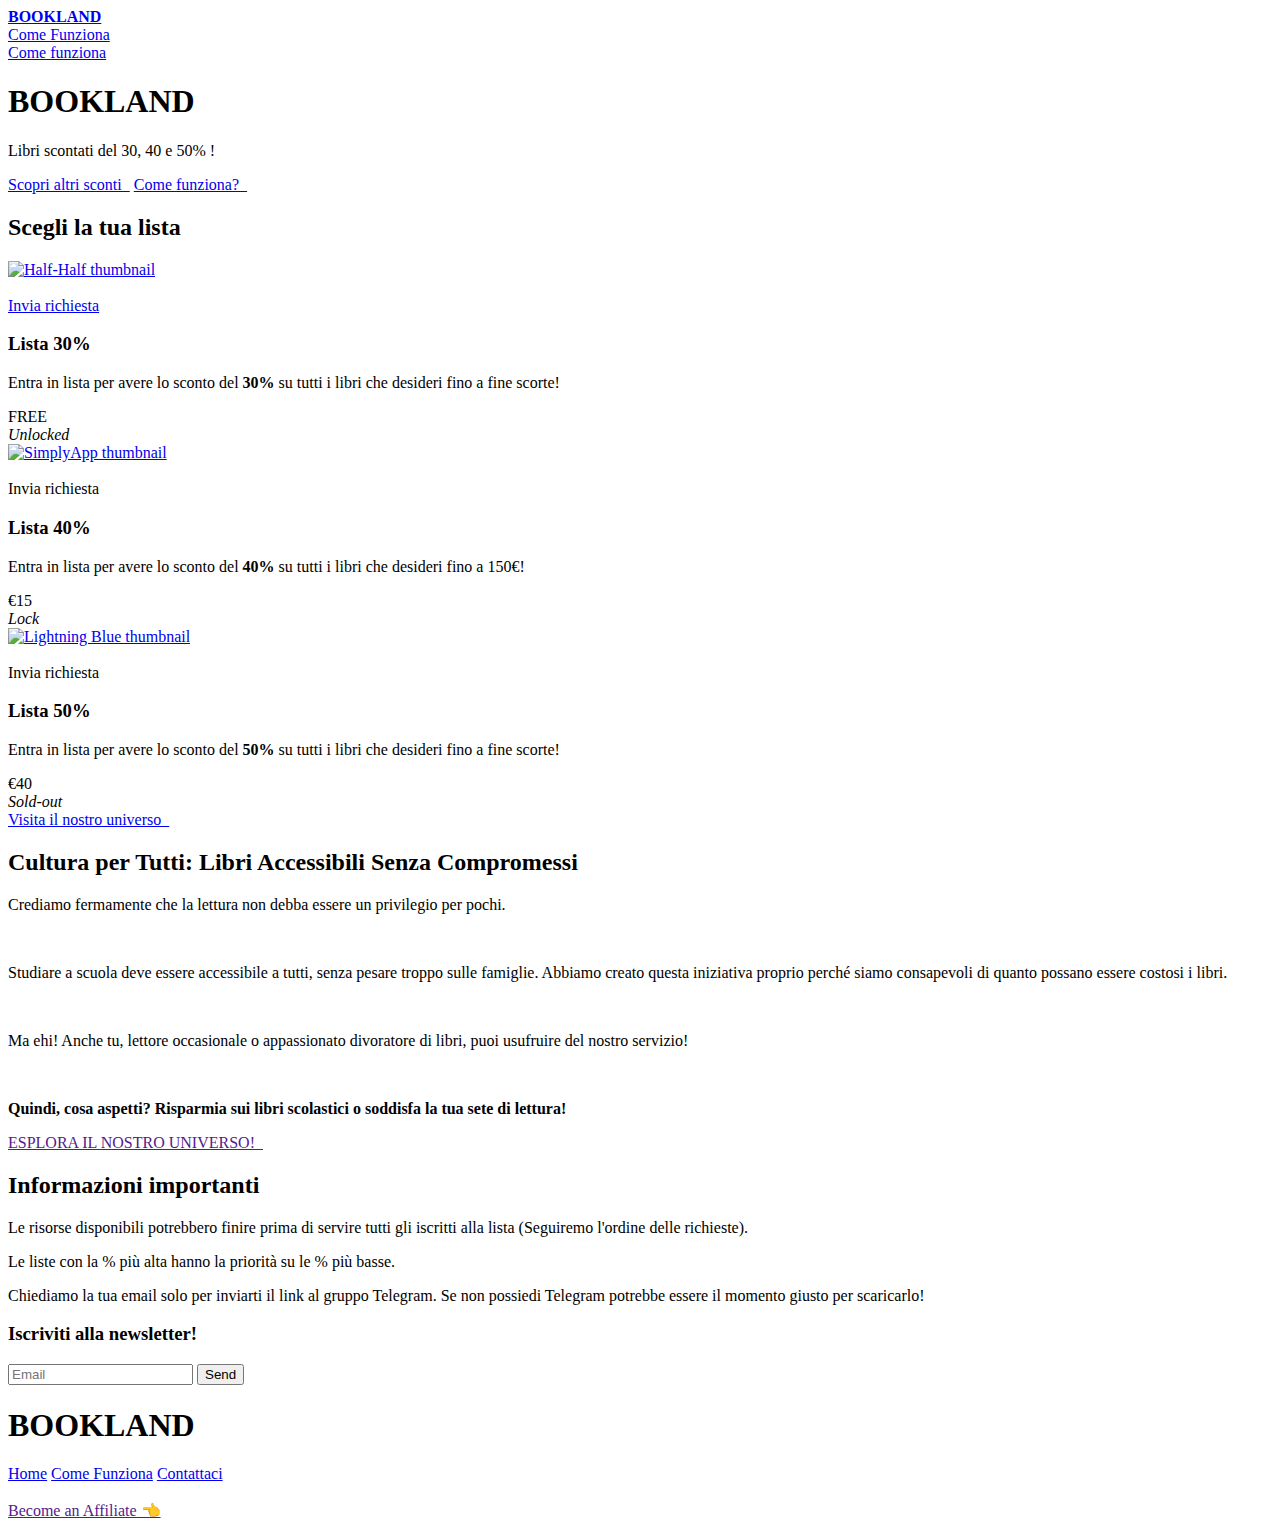
==== index.html @ acf287f5 "Add files via upload" ====
<!DOCTYPE html>
<html lang="en">

<head>
    <meta charset="UTF-8">
    <meta name="viewport" content="width=device-width, initial-scale=1.0, minimum-scale=1.0">

    <title>L'universo dei libri scontati fino al 50% | BOOKLAND</title>
    <meta name="description" content=" L'universo dei libri scontati fino al 50% ">

    <link rel="canonical" href="">
    <!-- <script type="text/javascript">window.$crisp=[];window.CRISP_WEBSITE_ID="0857caa2-d6ba-4b9f-af35-376bb1ab6350";(function(){d=document;s=d.createElement("script");s.src="https://client.crisp.chat/l.js";s.async=1;d.getElementsByTagName("head")[0].appendChild(s);})();</script> -->

    <link rel="apple-touch-icon" sizes="180x180" href="images/apple-touch-icon.png">
    <link rel="icon" type="image/png" sizes="32x32" href="images/favicon-32x32.png">
    <link rel="icon" type="image/png" sizes="16x16" href="images/favicon-16x16.png">
    <link rel="manifest" href="/site.webmanifest?v=ngJl4GXbK9">
    <link rel="mask-icon" href="images/safari-pinned-tab.svg" color="#ff0000">
    <link rel="shortcut icon" href="favicon.ico">
    <meta name="msapplication-TileColor" content="#ffc40d">
    <meta name="theme-color" content="#ffffff">


    <style>
        .stop-scroll {
            height: 100%;
            overflow: hidden
        }

        .mediabox-wrap {
            position: fixed;
            width: 100%;
            height: 100%;
            background-color: rgba(0, 0, 0, .8);
            top: 0;
            left: 0;
            opacity: 0;
            z-index: 999;
            -webkit-animation-duration: .5s;
            animation-duration: .5s;
            -webkit-animation-fill-mode: both;
            animation-fill-mode: both;
            -webkit-animation-name: mediabox;
            animation-name: mediabox
        }

        @-webkit-keyframes mediabox {
            0% {
                opacity: 0
            }

            100% {
                opacity: 1
            }
        }

        @keyframes mediabox {
            0% {
                opacity: 0
            }

            100% {
                opacity: 1
            }
        }

        .mediabox-content {
            max-width: 853px;
            display: block;
            margin: 0 auto;
            height: 100%;
            position: relative
        }

        .mediabox-content iframe {
            max-width: 100% !important;
            width: 100% !important;
            display: block !important;
            height: 480px !important;
            border: none !important;
            position: absolute;
            top: 0;
            bottom: 0;
            margin: auto 0
        }

        .mediabox-hide {
            -webkit-animation-duration: .5s;
            animation-duration: .5s;
            -webkit-animation-fill-mode: both;
            animation-fill-mode: both;
            -webkit-animation-name: mediaboxhide;
            animation-name: mediaboxhide
        }

        @-webkit-keyframes mediaboxhide {
            0% {
                opacity: 1
            }

            100% {
                opacity: 0
            }
        }

        @keyframes mediaboxhide {
            0% {
                opacity: 1
            }

            100% {
                opacity: 0
            }
        }

        .mediabox-close {
            position: absolute;
            top: 0;
            cursor: pointer;
            bottom: 528px;
            right: 0;
            margin: auto 0;
            width: 24px;
            height: 24px;
            background: url([data-uri]) no-repeat;
            background-size: 24px 24px
        }

        .mediabox-close:hover {
            opacity: .5
        }

        @media all and (max-width:768px) {
            .mediabox-content {
                max-width: 90%
            }
        }

        @media all and (max-width:600px) {
            .mediabox-content iframe {
                height: 320px !important
            }

            .mediabox-close {
                bottom: 362px
            }
        }

        @media all and (max-width:480px) {
            .mediabox-content iframe {
                height: 220px !important
            }

            .mediabox-close {
                bottom: 262px
            }
        }
    </style>

    <link rel="stylesheet" href="css/home.css">

    <link rel="stylesheet" href="css/all.min.css">
    <link href="css/aos.css" rel="stylesheet">

    <script>
        window.dataLayer = window.dataLayer || [];
        function gtag() { dataLayer.push(arguments); }
        gtag('js', new Date());
        gtag('config', 'UA-170261567-1');
    </script>

    <script type="application/ld+json">
        {
            "@context":"http://schema.org",
            "@type":"ItemList",
            "itemListElement":[
                {
                    "@type":"SiteNavigationElement",
                    "position":1,
                    "name": "Themes",
                    "description": "View BuildFaster's HTML themes and templates. Each can help you code your website faster.",
                    "url":"https://www.buildfaster.co/themes.html"
                },
                {
                    "@type":"SiteNavigationElement",
                    "position":2,
                    "name": "About",
                    "description": "Learn more about why BuildFaster's HTML themes and templates will help you code a website faster.",
                    "url":"https://www.buildfaster.co/about.html"
                },
                {
                    "@type":"SiteNavigationElement",
                    "position":3,
                    "name": "Contact",
                    "description": "Contact BuildFaster if you have any questions about our HTML themes and templates.",
                    "url":"https://www.buildfaster.co/contact.html"
                },
                {
                    "@type":"SiteNavigationElement",
                    "position":4,
                    "name": "Newsletter",
                    "description": "A weekly newsletter about web design, awesome resources, updates on new theme releases, and great discounts!",
                    "url":"https://buildfaster.substack.com/"
                }
            ]
        }
    </script>
</head>

<body role="main">
    <div class="all">
        <div class="nav-bg"></div>
        <div class="nav">
            <div class="nav-left">
                <div class="nav-link nav-logo">
                    <!--
                    <a href="index.html">
                        <img src="images/buildfaster-text.jpg" alt="BuildFaster.co logo" height="100%">
                    </a>
                    -->
                </div>
                <div class="nav-links">
                    <div class="nav-link nav-reg-link">
                        <a href="#" class="ciao">
                            <b><i class="fas fa-book"></i> BOOKLAND</b></a>
                    </div>
                    <div class="nav-link nav-reg-link">
                        <a href="about.html"><i class="fas fa-info-circle"></i> Come Funziona</a>
                    </div>
                </div>
            </div>
            <div class="nav-btn">
                <i class="fas fa-bars"></i>
            </div>
            <div class="nav-right">
                <!-- <div class="nav-link nav-watcha">
                <a href="https://fiddy.co/buildfaster.co?ref=fifty-badge" rel="noopener noreferrer" target="_blank"><img src="https://us-central1-fiftychar.cloudfunctions.net/badge?id=Bf3pyR89WVfiNfulJmlZ&score=all-time&mode=light" alt="BuildFaster - HTML themes made easy as pie. | Fifty Embed" height="50px"/></a>
            </div> -->
            </div>
            <div class="nav-links-mob">
                <div class="nav-link nav-reg-link">
                    <a href="about.html"><i class="fas fa-info-circle"></i> Come funziona</a>
                </div>
                <!-- <div class="nav-link nav-reg-link">
                <a href="https://fiddy.co/buildfaster.co?ref=fifty-badge" rel="noopener noreferrer" target="_blank"><img src="https://us-central1-fiftychar.cloudfunctions.net/badge?id=Bf3pyR89WVfiNfulJmlZ&score=all-time&mode=light" alt="BuildFaster - HTML themes made easy as pie. | Fifty Embed" height="50px"/></a>
            </div> -->
            </div>
        </div>
        <div class="content">
            <div class="hero">
                <div class="hero-inner">
                    <div class="hero-text">
                        <div class="hero-title">
                            <h1><i class="fas fa-book"></i> BOOKLAND</h1>
                        </div>

                        <div class="hero-para">
                            <p>
                                Libri <span style="white-space: nowrap;">scontati del 30, 40 e 50% !</span>
                            </p>
                        </div>
                        <div class="hero-cta">
                            <a href="#">Scopri altri sconti &nbsp;<i class="fas fa-lock"></i></a>
                            <!--fa-arrow-right-->
                            <a href="about.html">Come funziona?
                                &nbsp;<i class="fas fa-info-circle"></i></a>
                        </div>
                    </div>
                    <!---->
                    <div class="hero-image">

                    </div>

                </div>
            </div>
            <div class="main-content">
                <div class="themes-section">
                    <div class="themes-title">
                        <h2>Scegli la tua lista</h2>
                    </div>
                    <div class="themes-deco">
                        <div class="themes-deco4"></div>
                        <div class="themes-deco5"></div>
                    </div>
                    <div class="themes-grid">
                        <div class="themes-grid-item themes-item-ss">
                            <a href="./productinfo/half_half.html" aria-label="Half-Half Theme">
                            </a>
                            <div class="themes-item-img"><a href="./productinfo/half_half.html"
                                    aria-label="Half-Half Theme">
                                    <img src="images/30%.png" alt="Half-Half thumbnail">
                                </a><a href="/productinfo/half_half.html">
                                </a>
                                <div class="themes-hov"><a href="https://forms.gle/JhnD4BDaM2SKz6Fc7">
                                        <div class="themes-hov-item">
                                            <i class="fas fa-rocket"></i>
                                            <br>
                                            Invia richiesta
                                        </div>
                                    </a>
                                </div>

                            </div>

                            <div class="themes-item-title">
                                <h3>Lista 30%</h3>
                            </div>
                            <div class="themes-item-para">
                                <p>
                                    Entra in lista per avere lo sconto del <b>30%</b> su tutti i libri che desideri fino
                                    a fine scorte!
                                </p>
                            </div>
                            <div class="themes-item-bottom">
                                <div class="themes-price">FREE</div>
                                <div class="themes-info">
                                    <i class="fas fa-unlock-alt"> Unlocked</i>
                                </div>
                            </div>
                        </div>

                        <div class="themes-grid-item themes-item-lb">
                            <a href="./productinfo/simplyapp.html" aria-label="SimplyApp Theme">
                            </a>
                            <div class="themes-item-img"><a href="./productinfo/simplyapp.html"
                                    aria-label="SimplyApp Theme">
                                    <img src="images/40%.png" alt="SimplyApp thumbnail">
                                </a><a href="/productinfo/simplyapp.html">
                                </a>
                                <div class="themes-hov"><!--<a href="">-->
                                        <div class="themes-hov-item">
                                            <i class="fas fa-rocket"></i>
                                            <br>
                                            Invia richiesta
                                        </div>
                                    <!--</a>-->
                                </div>

                            </div>


                            <div class="themes-item-title">
                                <h3>Lista 40%</h3>
                            </div>
                            <div class="themes-item-para">
                                <p>
                                    Entra in lista per avere lo sconto del <b>40%</b> su tutti i libri che desideri fino
                                    a 150€!
                                </p>
                            </div>
                            <div class="themes-item-bottom">
                                <div class="themes-price">€15</div>
                                <div class="themes-info">
                                    <i class="fas fa-lock"> Lock</i>
                                </div>
                            </div>
                        </div>

                        <div class="themes-grid-item themes-item-lb">
                            <a href="./productinfo/lightning_blue.html" aria-label="Lightning Blue Theme">
                            </a>
                            <div class="themes-item-img"><a href="./productinfo/lightning_blue.html"
                                    aria-label="Lightning Blue Theme">
                                    <img src="images/50%.png" alt="Lightning Blue thumbnail">
                                </a><a href="/productinfo/lightning_blue.html">
                                </a>
                                <div class="themes-hov"><!--<a href="" aria-disabled="false">-->
                                        <div class="themes-hov-item">
                                            <i class="fas fa-rocket"></i>
                                            <br>
                                            Invia richiesta
                                        </div>
                                    <!--</a>-->
                                </div>

                            </div>

                            <div class="themes-item-title">
                                <h3>Lista 50%</h3>
                            </div>
                            <div class="themes-item-para">
                                <p>
                                    Entra in lista per avere lo sconto del <b>50%</b> su tutti i libri che desideri fino
                                    a fine scorte!
                                </p>
                            </div>
                            <div class="themes-item-bottom">
                                <div class="themes-price">€40</div>
                                <div class="themes-info">
                                    <i class="fas fa-window-close"> Sold-out</i>
                                </div>
                            </div>
                        </div>
                    </div>
                    <div class="themes-cta">
                        <a href="#">Visita il nostro universo &nbsp;<i class="fas fa-lock"></i></a>
                    </div>
                </div>
                <div class="why-section">
                    <div class="why-text">
                        <div class="why-title">
                            <h2>
                                Cultura per Tutti: Libri Accessibili Senza Compromessi
                            </h2>
                        </div>
                        <div class="why-para">
                            <p>

                                Crediamo fermamente che la lettura non debba essere un privilegio per pochi.
                            </p>
                            <br>
                            <p>
                                Studiare a scuola deve essere accessibile a tutti, senza pesare troppo sulle famiglie. Abbiamo creato questa iniziativa proprio perché siamo consapevoli di quanto possano essere costosi i libri.
                            </p>
                            <br>
                            <p>
                                Ma ehi! Anche tu, lettore occasionale o appassionato divoratore di libri, puoi usufruire del nostro servizio!
                            </p>
                            <br>
                            <p>
                                <b>Quindi, cosa aspetti? Risparmia sui libri scolastici o soddisfa la tua sete di lettura!</b>
                            </p>
                        </div>
                        <div class="why-cta">
                            <a href="">ESPLORA IL NOSTRO UNIVERSO! &nbsp;<i class="fas fa-arrow-right"></i></a>
                        </div>
                    </div>
                </div>
                <div class="testimonial-section">
                    <div class="testimonial-title">
                        <h2>Informazioni importanti</h2>
                    </div>
                    <div class="testimonial-inner">
                        <div class="testimonial-group">
                            <div class="testimonial-img" style="background-image: url(images/num3.png)">

                            </div>
                            <div class="testimonial-flex">
                                <div class="testimonial-quote">
                                    <p>
                                        Le risorse disponibili potrebbero finire prima di servire tutti gli iscritti alla lista (Seguiremo l'ordine delle richieste).
                                    </p>
                                </div>
                            </div>
                        </div>
                        <div class="testimonial-group">
                            <div class="testimonial-img" style="background-image: url(images/num1.png)">

                            </div>
                            <div class="testimonial-flex">
                                <div class="testimonial-quote">
                                    <p>
                                        Le liste con la % più alta hanno la priorità su le % più basse.
                                    </p>
                                </div>
                            </div>
                        </div>
                        <div class="testimonial-group">
                            <div class="testimonial-img" style="background-image: url(images/num2.png)">

                            </div>
                            <div class="testimonial-flex">
                                <div class="testimonial-quote">
                                    <p>
                                        Chiediamo la tua email solo per inviarti il link al gruppo Telegram. Se non possiedi Telegram potrebbe essere il momento giusto per scaricarlo!
                                    </p>
                                </div>
                            </div>
                        </div>
                    </div>
                </div>
                <div class="newsletter-section" data-aos="fade-up">
                    <div class="newsletter-flex">
                        <div class="newsletter-text">
                            <h3>
                                Iscriviti alla newsletter!
                            </h3>
                        </div>
                        <div class="newsletter-sign">
                            <form name="emailsignup" netlify="">
                                <input type="email" name="email" placeholder="Email">
                                <button type="submit">Send</button>
                            </form>
                        </div>
                    </div>
                </div>
                <div class="extra">
                    <div class="extra-inner">
                        <div class="extra-deco4"></div>
                    </div>
                </div>
                <div class="footer-section">
                    <div class="footer-text">
                        <div class="footer-logo">
                            <h1><i class="fas fa-book"></i> BOOKLAND</h1>
                        </div>
                        <div class="footer-links">
                            <a href="index.html">Home</a>
                            <a href="about.html">Come Funziona</a>
                            <a href="https://forms.gle/hbrTBd4BtfafErqJA">Contattaci</a>
                        </div>
                        <br>
                        <div class="footer-links">
                            <a class="footer-aff" href=""
                                rel="noopener noreferrer nofollow" target="_blank">Become an Affiliate 👈</a>
                        </div>
                    </div>
                </div>
            </div>
        </div>
    </div>
    <script src="js/nav.js"></script>
    <!-- <script async defer src="https://cdn.boei.help/hello.js"></script> -->
    <!-- <script src="//code.tidio.co/lziy0u6o2kroqapm1xk9v9twuhjorgxs.js" async></script> -->
    <script src="js/gumroad.js"></script>
    <script src="js/aos.js"></script>
    <script>
        !function (root, factory) { "use strict"; "function" == typeof define && define.amd ? define([], factory) : "object" == typeof exports ? module.exports = factory() : root.MediaBox = factory() }(this, (function () { "use strict"; var MediaBox = function (element, params) { var default_params = { autoplay: "1" }, params = params || 0; return this && this instanceof MediaBox ? !!element && (this.params = Object.assign(default_params, params), this.selector = element instanceof NodeList ? element : document.querySelectorAll(element), this.root = document.querySelector("body"), void this.run()) : new MediaBox(element, params) }; return MediaBox.prototype = { run: function () { Array.prototype.forEach.call(this.selector, function (el) { el.addEventListener("click", function (e) { e.preventDefault(); var link = this.parseUrl(el.getAttribute("href")); this.render(link), this.events() }.bind(this), !1) }.bind(this)), this.root.addEventListener("keyup", function (e) { 27 === (e.keyCode || e.which) && this.close(this.root.querySelector(".mediabox-wrap")) }.bind(this), !1) }, template: function (s, d) { var p; for (p in d) d.hasOwnProperty(p) && (s = s.replace(new RegExp("{" + p + "}", "g"), d[p])); return s }, parseUrl: function (url) { var service = {}, matches; return (matches = url.match(/^.*(youtu.be\/|v\/|u\/\w\/|embed\/|watch\?v=)([^#\&\?]*).*/)) ? (service.provider = "youtube", service.id = matches[2]) : (matches = url.match(/https?:\/\/(?:www\.)?vimeo.com\/(?:channels\/|groups\/([^\/]*)\/videos\/|album\/(\d+)\/video\/|)(\d+)(?:$|\/|\?)/)) ? (service.provider = "vimeo", service.id = matches[3]) : (service.provider = "Unknown", service.id = ""), service }, render: function (service) { var embedLink, lightbox, urlParams; if ("youtube" === service.provider) embedLink = "https://www.youtube.com/embed/" + service.id; else { if ("vimeo" !== service.provider) throw new Error("Invalid video URL"); embedLink = "https://player.vimeo.com/video/" + service.id } urlParams = this.serialize(this.params), lightbox = this.template('<div class="mediabox-wrap" role="dialog" aria-hidden="false"><div class="mediabox-content" role="document" tabindex="0"><span id="mediabox-esc" class="mediabox-close" aria-label="close" tabindex="1"></span><iframe src="{embed}{params}" frameborder="0" allowfullscreen></iframe></div></div>', { embed: embedLink, params: urlParams }), this.lastFocusElement = document.activeElement, this.root.insertAdjacentHTML("beforeend", lightbox), document.body.classList.add("stop-scroll") }, events: function () { var wrapper = document.querySelector(".mediabox-wrap"), content = document.querySelector(".mediabox-content"); wrapper.addEventListener("click", function (e) { (e.target && "SPAN" === e.target.nodeName && "mediabox-close" === e.target.className || "DIV" === e.target.nodeName && "mediabox-wrap" === e.target.className || "mediabox-content" === e.target.className && "IFRAME" !== e.target.nodeName) && this.close(wrapper) }.bind(this), !1), document.addEventListener("focus", (function (e) { content && !content.contains(e.target) && (e.stopPropagation(), content.focus()) }), !0), content.addEventListener("keypress", function (e) { 13 === e.keyCode && this.close(wrapper) }.bind(this), !1) }, close: function (el) { if (null === el) return !0; var timer = null; timer && clearTimeout(timer), el.classList.add("mediabox-hide"), timer = setTimeout(function () { var el = document.querySelector(".mediabox-wrap"); null !== el && (document.body.classList.remove("stop-scroll"), this.root.removeChild(el), this.lastFocusElement.focus()) }.bind(this), 500) }, serialize: function (obj) { return "?" + Object.keys(obj).reduce((function (a, k) { return a.push(k + "=" + encodeURIComponent(obj[k])), a }), []).join("&") } }, MediaBox })), "function" != typeof Object.assign && Object.defineProperty(Object, "assign", { value: function assign(target, varArgs) { "use strict"; if (null == target) throw new TypeError("Cannot convert undefined or null to object"); for (var to = Object(target), index = 1; index < arguments.length; index++) { var nextSource = arguments[index]; if (null != nextSource) for (var nextKey in nextSource) Object.prototype.hasOwnProperty.call(nextSource, nextKey) && (to[nextKey] = nextSource[nextKey]) } return to }, writable: !0, configurable: !0 });
    </script>
    <script>
        MediaBox('.mediabox');
        AOS.init({
            once: true
        });
    </script>

</body>

</html>
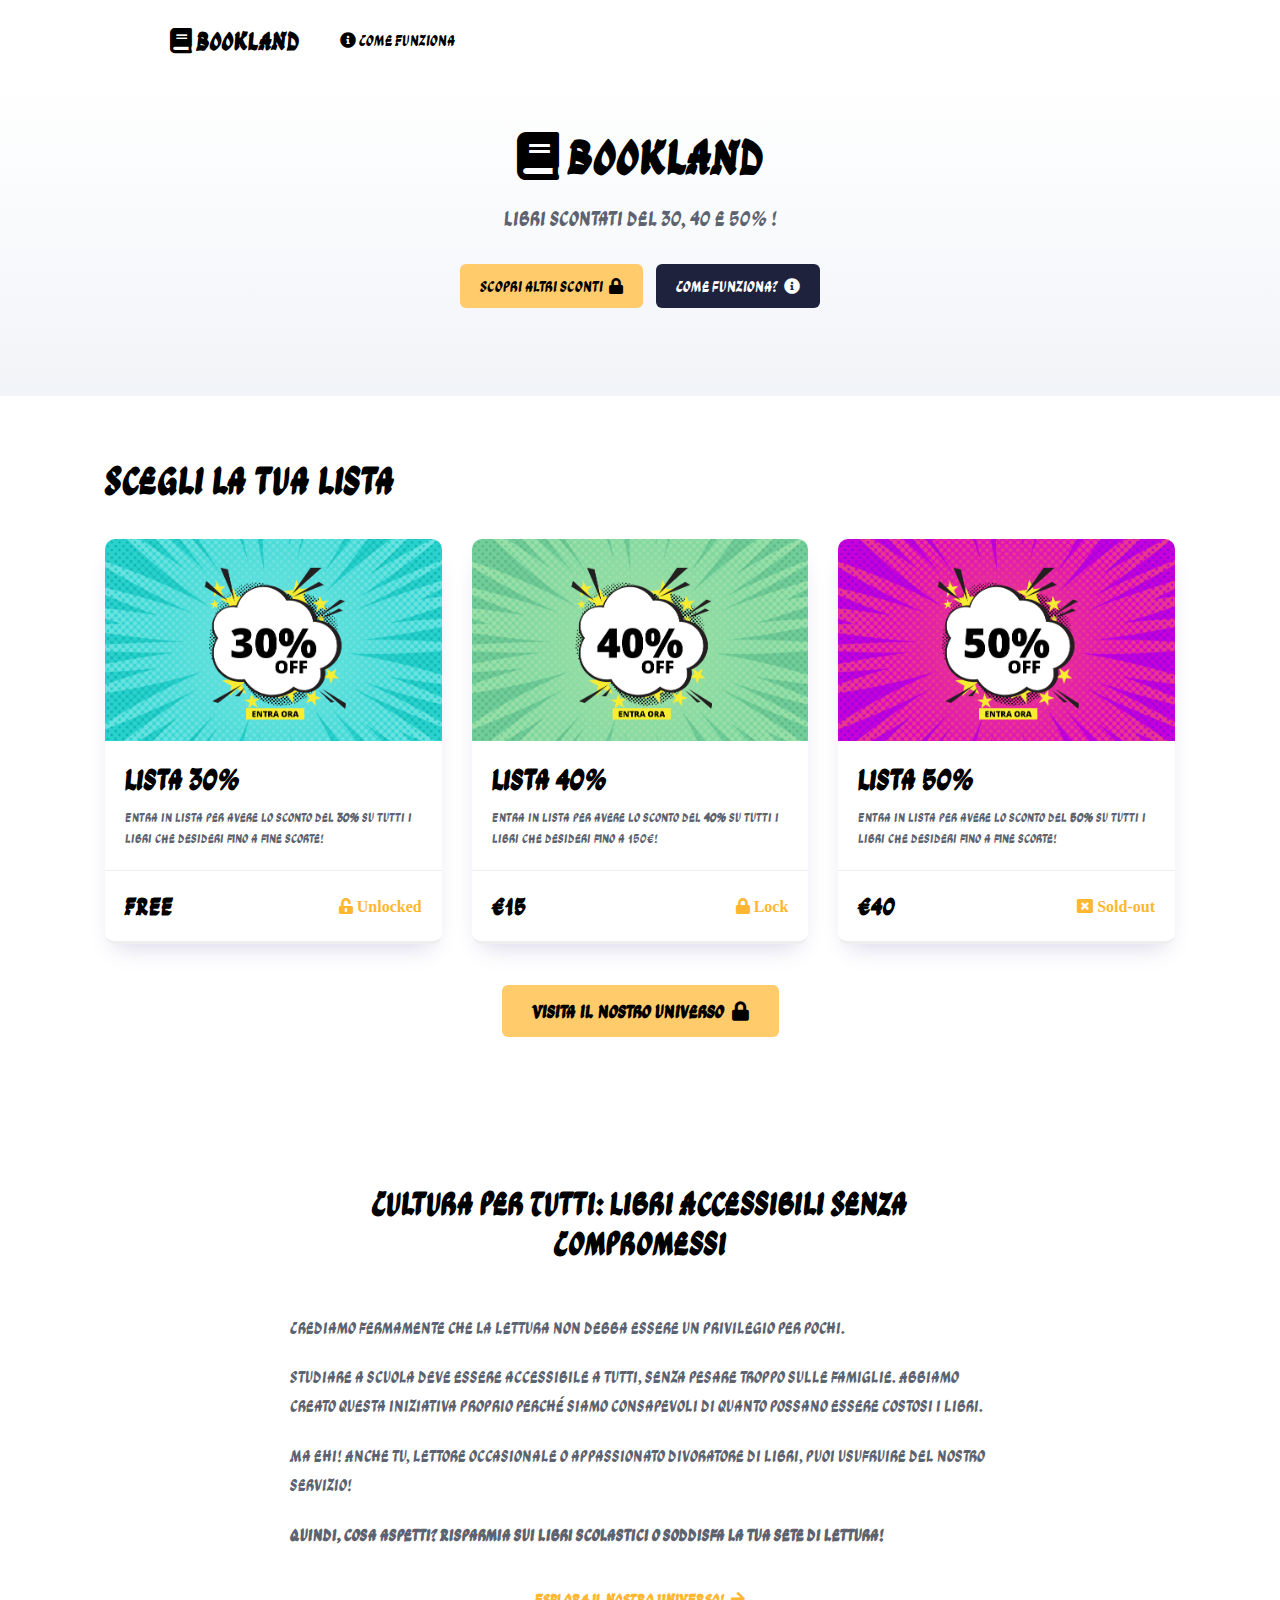
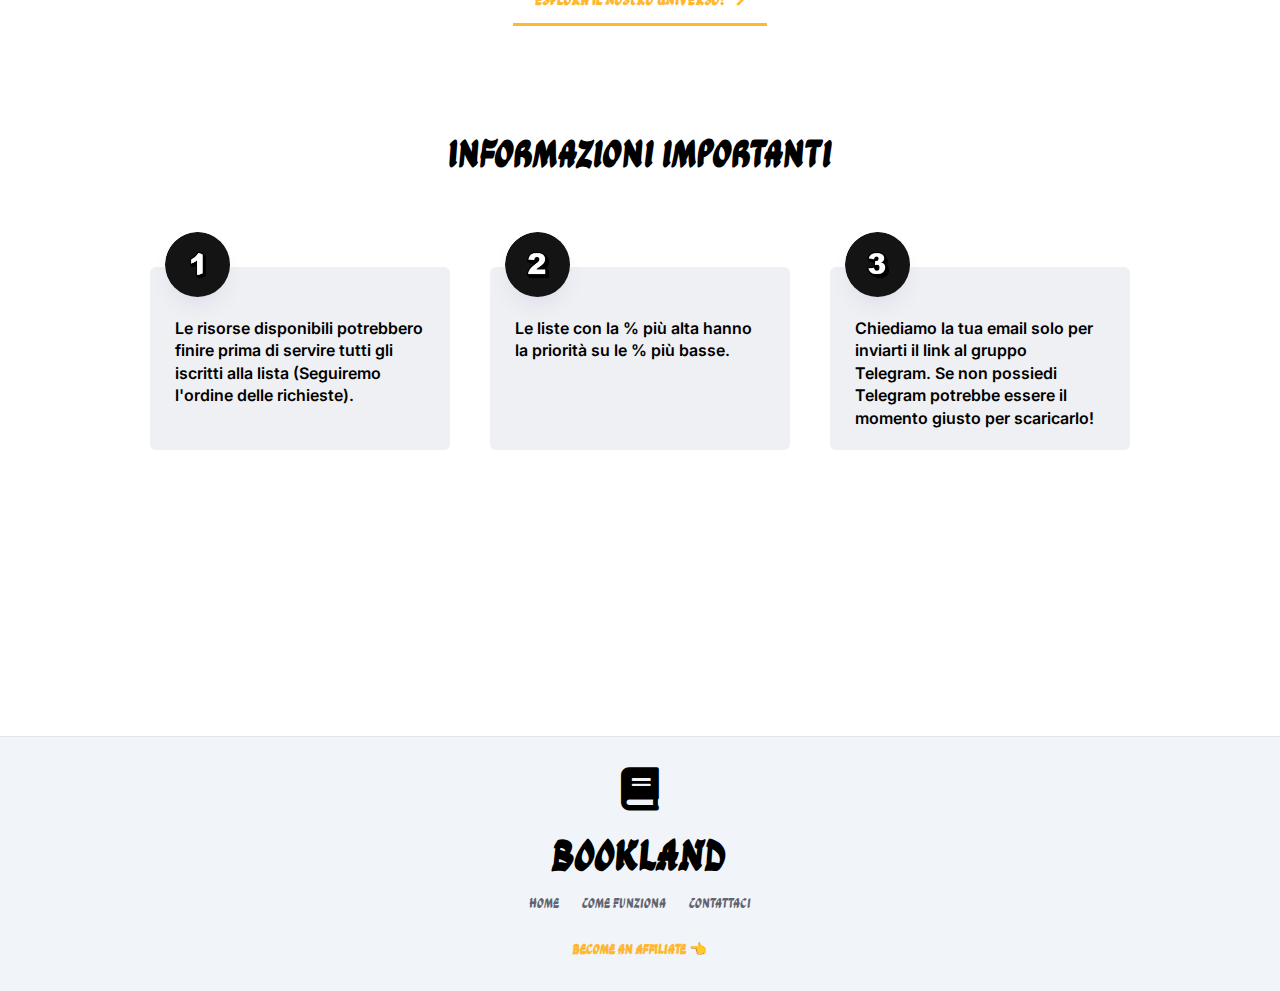
==== commit 589071c8: "Update index.html" ====
--- a/index.html
+++ b/index.html
@@ -284,12 +284,12 @@
                     </div>
                     <div class="themes-grid">
                         <div class="themes-grid-item themes-item-ss">
-                            <a href="./productinfo/half_half.html" aria-label="Half-Half Theme">
+                            <a href="#" aria-label="30%!!">
                             </a>
-                            <div class="themes-item-img"><a href="./productinfo/half_half.html"
+                            <div class="themes-item-img"><a href="#"
                                     aria-label="Half-Half Theme">
-                                    <img src="images/30%.png" alt="Half-Half thumbnail">
-                                </a><a href="/productinfo/half_half.html">
+                                    <img src="images/30%.png" alt="30%!!">
+                                </a><a href="#">
                                 </a>
                                 <div class="themes-hov"><a href="https://forms.gle/JhnD4BDaM2SKz6Fc7">
                                         <div class="themes-hov-item">
@@ -320,12 +320,12 @@
                         </div>
 
                         <div class="themes-grid-item themes-item-lb">
-                            <a href="./productinfo/simplyapp.html" aria-label="SimplyApp Theme">
+                            <a href="#" aria-label="40%!!">
                             </a>
-                            <div class="themes-item-img"><a href="./productinfo/simplyapp.html"
+                            <div class="themes-item-img"><a href="#"
                                     aria-label="SimplyApp Theme">
-                                    <img src="images/40%.png" alt="SimplyApp thumbnail">
-                                </a><a href="/productinfo/simplyapp.html">
+                                    <img src="images/40%.png" alt="40%!!">
+                                </a><a href="#">
                                 </a>
                                 <div class="themes-hov"><!--<a href="">-->
                                         <div class="themes-hov-item">
@@ -357,12 +357,12 @@
                         </div>
 
                         <div class="themes-grid-item themes-item-lb">
-                            <a href="./productinfo/lightning_blue.html" aria-label="Lightning Blue Theme">
+                            <a href="#" aria-label="50%!!">
                             </a>
-                            <div class="themes-item-img"><a href="./productinfo/lightning_blue.html"
+                            <div class="themes-item-img"><a href="#"
                                     aria-label="Lightning Blue Theme">
-                                    <img src="images/50%.png" alt="Lightning Blue thumbnail">
-                                </a><a href="/productinfo/lightning_blue.html">
+                                    <img src="images/50%.png" alt="50%!!">
+                                </a><a href="#">
                                 </a>
                                 <div class="themes-hov"><!--<a href="" aria-disabled="false">-->
                                         <div class="themes-hov-item">
@@ -526,4 +526,4 @@
 
 </body>
 
-</html>+</html>
--- a/css/home.css
+++ b/css/home.css
@@ -0,0 +1,1419 @@
+@import url("https://fonts.googleapis.com/css2?family=Inter:wght@400;600;700;900&display=swap");
+@import url('https://fonts.googleapis.com/css2?family=Ga+Maamli&display=swap');
+body {
+  width: 100%;
+  height: 100vh;
+  margin: 0;
+  padding: 0;
+  overflow-x: hidden;
+}
+
+* {
+  margin: 0;
+  padding: 0;
+}
+
+h1 {
+  font-size: 2.35em;
+  line-height: 1.5em;
+  font-weight: 600;
+  color: black;
+}
+
+p {
+  font-size: 1.1em;
+  font-weight: 400;
+  line-height: 1.8em;
+  color: #5d6370;
+}
+
+.content {
+  padding: 0;
+  -webkit-transition: -webkit-filter 0.5s;
+  transition: -webkit-filter 0.5s;
+  transition: filter 0.5s;
+  transition: filter 0.5s, -webkit-filter 0.5s;
+}
+
+@media only screen and (max-width: 420px) {
+  h1 {
+    font-size: 2.5em;
+  }
+  p {
+    font-size: 1em;
+  }
+}
+
+body {
+  font-family: "Ga Maamli", sans-serif;
+}
+
+h1, h2, h3 {
+  font-family: "Ga Maamli", sans-serif;
+}
+
+h1 {
+  font-size: 3em;
+  font-weight: 900;
+}
+
+h2 {
+  font-size: 2.4em;
+  font-weight: 800;
+}
+
+h3 {
+  font-size: 1.8em;
+  font-weight: 700;
+}
+
+p {
+  font-size: 1.05em;
+  line-height: 1.6em;
+}
+
+.demo {
+  background: white;
+  text-align: center;
+  padding: 100px 0px;
+  width: 100%;
+}
+
+.demo video {
+  max-width: 700px;
+  width: auto;
+  border-radius: 10px;
+  outline: none;
+  cursor: pointer;
+}
+
+.demo-title {
+  padding-bottom: 2em;
+}
+
+@media only screen and (max-width: 800px) {
+  .demo video {
+    width: 90%;
+  }
+}
+
+.deal {
+  width: 100%;
+  max-width: 900px;
+  margin: auto;
+  border-radius: 12px;
+  overflow: hidden;
+  background: url(../images/save.svg) no-repeat;
+  background-position: right center;
+  background-size: auto 100%;
+}
+
+.deal-content {
+  padding: 80px 30px;
+}
+
+.deal-code {
+  font-size: 2em;
+  font-weight: 900;
+  margin: 20px 0px 40px;
+}
+
+.deal-btn {
+  margin: 12px 0px;
+}
+
+.deal-btn a {
+  text-decoration: none;
+  font-weight: 400;
+  color: white;
+  padding: 12px 14px;
+  border-radius: 6px;
+  -webkit-transition: background 0.3s;
+  transition: background 0.3s;
+  background: #ffb731;
+}
+
+.deal-btn a:hover {
+  background: #6783ff;
+}
+
+.help-section {
+  width: 100%;
+  display: -webkit-box;
+  display: -ms-flexbox;
+  display: flex;
+  background: white;
+  -webkit-box-align: center;
+      -ms-flex-align: center;
+          align-items: center;
+  -webkit-box-orient: vertical;
+  -webkit-box-direction: normal;
+      -ms-flex-direction: column;
+          flex-direction: column;
+  padding: 0px 0px 60px;
+}
+
+.help-title {
+  font-weight: 600;
+  line-height: 1.4em;
+  color: black;
+  font-family: "Inter";
+  max-width: 850px;
+  margin: auto;
+  text-align: center;
+  padding: 15px;
+}
+
+.help-para {
+  max-width: 650px;
+  padding: 15px;
+  font-size: 1.2em;
+  line-height: 1.75em;
+  text-align: left;
+  color: #5d6370;
+}
+
+.help-para a {
+  color: #5d6370;
+  font-weight: 500;
+}
+
+.help-group {
+  padding: 20px 0px 0px;
+  display: -webkit-box;
+  display: -ms-flexbox;
+  display: flex;
+  -webkit-box-align: center;
+      -ms-flex-align: center;
+          align-items: center;
+  -ms-flex-wrap: wrap;
+      flex-wrap: wrap;
+  -webkit-box-pack: center;
+      -ms-flex-pack: center;
+          justify-content: center;
+}
+
+.help-group a {
+  margin: 5px;
+}
+
+.hero {
+  width: 100%;
+  padding: 0px 0px 0px;
+  background: -webkit-gradient(linear, left bottom, left top, from(#f1f4f8), to(white));
+  background: linear-gradient(to top, #f1f4f8, white);
+  position: relative;
+  overflow: hidden;
+  z-index: 1;
+}
+
+.hero-inner {
+  max-width: 1200px;
+  margin: auto;
+  display: -webkit-box;
+  display: -ms-flexbox;
+  display: flex;
+  -webkit-box-align: center;
+      -ms-flex-align: center;
+          align-items: center;
+  -webkit-box-orient: vertical;
+  -webkit-box-direction: normal;
+      -ms-flex-direction: column;
+          flex-direction: column;
+  position: relative;
+  z-index: 0;
+}
+
+.hero-text {
+  max-width: 1100px;
+  text-align: left;
+  display: -webkit-box;
+  display: -ms-flexbox;
+  display: flex;
+  -webkit-box-orient: vertical;
+  -webkit-box-direction: normal;
+      -ms-flex-direction: column;
+          flex-direction: column;
+  -webkit-box-align: center;
+      -ms-flex-align: center;
+          align-items: center;
+  width: 100%;
+  padding: 40px 0px 0px;
+}
+
+.hero-title {
+  font-weight: 600;
+}
+
+.hero-para {
+  padding: 10px 15px 40px;
+  font-size: 1.25em;
+  color: #5d6370;
+}
+
+.hero-cta a {
+  text-decoration: none;
+  color: black;
+  padding: 12px 20px;
+  background: #ffcb6b;
+  border-radius: 6px;
+  -webkit-transition: background 0.3s;
+  transition: background 0.3s;
+  white-space: nowrap;
+}
+
+.hero-cta a:hover {
+  background: #ffb731;
+}
+
+.hero-cta a:last-child {
+  margin-left: 10px;
+  color: white;
+  background: #1e223d;
+}
+
+.hero-cta a:last-child:hover {
+  background: #10111b;
+}
+
+.hero-image {
+  width: 100%;
+  height: 100px;
+  /*background: url(../images/hero_xxl.png) bottom center no-repeat;*/
+  background-size: 100%;
+}
+
+@media only screen and (max-width: 1300px) {
+  .hero-image {
+    /*background: url(../images/hero_xl.png) bottom center no-repeat;*/
+  }
+}
+
+@media only screen and (max-width: 900px) {
+  .hero-text {
+    text-align: center;
+    -webkit-box-align: center;
+        -ms-flex-align: center;
+            align-items: center;
+    -webkit-box-pack: center;
+        -ms-flex-pack: center;
+            justify-content: center;
+  }
+  .hero-image {
+    /*background: url(../images/hero_l.png) bottom center no-repeat;*/
+  }
+}
+
+@media only screen and (max-width: 700px) {
+  .hero-image {
+    height: 100px;
+    /*background: url(../images/hero_m.png) bottom center no-repeat;*/
+  }
+}
+
+@media only screen and (max-width: 680px) {
+  .hero-text {
+    padding-top: 120px;
+  }
+}
+
+@media only screen and (max-width: 550px) {
+  .hero-image {
+    height: 100px;
+    /*background: url(../images/hero_s.png) bottom center no-repeat;*/
+  }
+}
+
+@media only screen and (max-width: 450px) {
+  .hero-image {
+    height: 100px;
+    /*background: url(../images/hero_xs.png) bottom center no-repeat;*/
+  }
+  .hero-cta {
+    display: -webkit-box;
+    display: -ms-flexbox;
+    display: flex;
+    -webkit-box-pack: center;
+        -ms-flex-pack: center;
+            justify-content: center;
+    -webkit-box-align: center;
+        -ms-flex-align: center;
+            align-items: center;
+    -webkit-box-orient: vertical;
+    -webkit-box-direction: normal;
+        -ms-flex-direction: column;
+            flex-direction: column;
+  }
+  .hero-cta a:last-child {
+    margin-left: 0px;
+    margin-top: 10px;
+  }
+}
+
+.newsletter-section {
+  max-width: 600px;
+  width: auto;
+  display: -webkit-box;
+  display: -ms-flexbox;
+  display: flex;
+  -webkit-box-align: center;
+      -ms-flex-align: center;
+          align-items: center;
+  -webkit-box-orient: vertical;
+  -webkit-box-direction: normal;
+      -ms-flex-direction: column;
+          flex-direction: column;
+  padding: 30px 30px 30px;
+  margin: 40px auto 100px;
+  position: relative;
+  overflow: hidden;
+  border-radius: 6px;
+  background: #232630;
+  -webkit-box-shadow: 0px 16px 32px 0px #d5d2e6aa;
+          box-shadow: 0px 16px 32px 0px #d5d2e6aa;
+}
+
+.newsletter-flex {
+  display: -webkit-box;
+  display: -ms-flexbox;
+  display: flex;
+  -webkit-box-align: center;
+      -ms-flex-align: center;
+          align-items: center;
+  -webkit-box-pack: center;
+      -ms-flex-pack: center;
+          justify-content: center;
+  width: 100%;
+  margin: auto;
+}
+
+.newsletter-text {
+  text-align: left;
+  width: 60%;
+  margin-right: 20px;
+}
+
+.newsletter-text h3 {
+  color: #e0e0e0;
+  font-weight: 600;
+  font-size: 1.4em;
+}
+
+.newsletter-sign form {
+  display: -webkit-box;
+  display: -ms-flexbox;
+  display: flex;
+  -webkit-box-align: center;
+      -ms-flex-align: center;
+          align-items: center;
+  -webkit-box-pack: center;
+      -ms-flex-pack: center;
+          justify-content: center;
+}
+
+.newsletter-sign input, .newsletter-sign button {
+  padding: 10px 16px;
+  font-family: "Inter";
+  border-radius: 6px;
+  border: none;
+  outline: none;
+  -webkit-transition: -webkit-box-shadow 0.3s;
+  transition: -webkit-box-shadow 0.3s;
+  transition: box-shadow 0.3s;
+  transition: box-shadow 0.3s, -webkit-box-shadow 0.3s;
+}
+
+.newsletter-sign input {
+  margin-right: 6px;
+  background: #4f535c;
+  color: white;
+}
+
+.newsletter-sign input::-webkit-input-placeholder {
+  color: #aaa;
+}
+
+.newsletter-sign input:-ms-input-placeholder {
+  color: #aaa;
+}
+
+.newsletter-sign input::-ms-input-placeholder {
+  color: #aaa;
+}
+
+.newsletter-sign input::placeholder {
+  color: #aaa;
+}
+
+.newsletter-sign input:focus {
+  -webkit-box-shadow: 0px 0px 0px 2px #ffffff62;
+          box-shadow: 0px 0px 0px 2px #ffffff62;
+  border-color: transparent;
+}
+
+.newsletter-sign button {
+  background: #ffcb6b;
+  color: black;
+  font-weight: 600;
+  cursor: pointer;
+  -webkit-transition: background 0.3s;
+  transition: background 0.3s;
+}
+
+.newsletter-sign button:hover {
+  background: #ffb731;
+}
+
+.newsletter-sign button:focus {
+  -webkit-box-shadow: 0px 0px 0px 2px #ffb73144;
+          box-shadow: 0px 0px 0px 2px #ffb73144;
+  border-color: transparent;
+}
+
+@media only screen and (max-width: 1140px) {
+  .newsletter-section {
+    width: 80%;
+    margin: 40px auto 100px;
+  }
+}
+
+@media only screen and (max-width: 1050px) {
+  .newsletter-para {
+    font-size: 0.85em;
+  }
+}
+
+@media only screen and (max-width: 900px) {
+  .newsletter-para {
+    font-size: 0.75em;
+  }
+}
+
+@media only screen and (max-width: 620px) {
+  .newsletter-flex {
+    -webkit-box-orient: vertical;
+    -webkit-box-direction: normal;
+        -ms-flex-direction: column;
+            flex-direction: column;
+  }
+  .newsletter-sign, .newsletter-text {
+    width: 100%;
+    max-width: 300px;
+    text-align: center;
+    margin-right: 0px;
+  }
+  .newsletter-text {
+    padding-bottom: 30px;
+  }
+}
+
+@media only screen and (max-width: 450px) {
+  .newsletter-section {
+    width: 70%;
+  }
+  .newsletter-sign form {
+    -webkit-box-orient: vertical;
+    -webkit-box-direction: normal;
+        -ms-flex-direction: column;
+            flex-direction: column;
+  }
+  .newsletter-sign input {
+    margin-right: 0px;
+    margin-bottom: 12px;
+    background: #4f535c;
+  }
+  .newsletter-sign button {
+    padding: 10px 30px;
+  }
+  .newsletter-text {
+    font-size: 1em;
+    font-weight: 500;
+  }
+}
+
+@media only screen and (max-width: 350px) {
+  .newsletter-sign button, .newsletter-sign input {
+    width: 100%;
+  }
+  .newsletter-section {
+    width: 60%;
+  }
+  .newsletter-text {
+    font-size: 0.8em;
+  }
+}
+
+.testimonial-section {
+  padding: 60px 0px 30px;
+  display: -webkit-box;
+  display: -ms-flexbox;
+  display: flex;
+  width: auto;
+  margin: auto;
+  -webkit-box-align: center;
+      -ms-flex-align: center;
+          align-items: center;
+  -webkit-box-pack: center;
+      -ms-flex-pack: center;
+          justify-content: center;
+  -webkit-box-orient: vertical;
+  -webkit-box-direction: normal;
+      -ms-flex-direction: column;
+          flex-direction: column;
+  background: white;
+}
+
+.testimonial-title {
+  text-align: center;
+  padding: 0px 0px 20px;
+  z-index: 1;
+}
+
+.testimonial-title h1 {
+  color: black;
+}
+
+.testimonial-inner {
+  display: -webkit-box;
+  display: -ms-flexbox;
+  display: flex;
+  -webkit-box-align: center;
+      -ms-flex-align: center;
+          align-items: center;
+  -webkit-box-pack: center;
+      -ms-flex-pack: center;
+          justify-content: center;
+  -webkit-box-orient: horizontal;
+  -webkit-box-direction: normal;
+      -ms-flex-direction: row;
+          flex-direction: row;
+  margin-top: 50px;
+}
+
+.testimonial-group {
+  border-radius: 6px;
+  max-width: 300px;
+  width: 100%;
+  background: #eef0f3;
+  position: relative;
+  margin: 20px;
+  padding-bottom: 20px;
+}
+
+.testimonial-flex {
+  width: auto;
+  display: -webkit-box;
+  display: -ms-flexbox;
+  display: flex;
+  -webkit-box-pack: center;
+      -ms-flex-pack: center;
+          justify-content: center;
+  -webkit-box-align: start;
+      -ms-flex-align: start;
+          align-items: flex-start;
+  -webkit-box-orient: vertical;
+  -webkit-box-direction: normal;
+      -ms-flex-direction: column;
+          flex-direction: column;
+  padding: 50px 25px 25px;
+}
+
+.testimonial-quote {
+  position: relative;
+  font-family: "Inter";
+  height: 5.5em;
+  display: -webkit-box;
+  display: -ms-flexbox;
+  display: flex;
+}
+
+.testimonial-quote p {
+  color: black;
+  line-height: 1.4em;
+  font-size: 1em;
+  font-weight: 600;
+}
+
+.testimonial-name {
+  font-size: 1em;
+  font-weight: 600;
+  color: black;
+  line-height: 1.6em;
+}
+
+.testimonial-name a {
+  color: black;
+  text-decoration: none;
+  font-weight: 400;
+  font-size: 0.8em;
+}
+
+.testimonial-name a:hover {
+  text-decoration: underline;
+}
+
+.testimonial-img {
+  position: absolute;
+  -webkit-box-shadow: 0px 12px 24px -10px #d5d2e6;
+          box-shadow: 0px 12px 24px -10px #d5d2e6;
+  height: 65px;
+  width: 65px;
+  top: 37.5px;
+  left: 15px;
+  background-position: center;
+  background-size: cover;
+  background-repeat: no-repeat;
+  border-radius: 50%;
+  margin: -72px 0px 30px;
+}
+
+@media only screen and (max-width: 900px) {
+  .testimonial-group {
+    font-size: 0.8em;
+    margin: 10px;
+  }
+}
+
+@media only screen and (max-width: 750px) {
+  .testimonial-flex {
+    padding: 50px 15px 15px;
+  }
+}
+
+@media only screen and (max-width: 700px) {
+  .testimonial-inner {
+    -webkit-box-orient: vertical;
+    -webkit-box-direction: normal;
+        -ms-flex-direction: column;
+            flex-direction: column;
+    margin: 15px;
+  }
+  .testimonial-group:nth-child(2) {
+    margin: 70px 10px 70px;
+  }
+}
+
+@media only screen and (max-width: 420px) {
+  .testimonial-quote {
+    height: auto;
+    margin-bottom: 30px;
+  }
+}
+
+.themes-section {
+  padding: 40px 20px 60px;
+  position: relative;
+  max-width: 1100px;
+  margin: auto;
+}
+
+.themes-title {
+  padding: 20px 15px;
+  text-align: left;
+}
+
+.themes-title h1 {
+  color: black;
+}
+
+.themes-para {
+  text-align: center;
+  padding-bottom: 20px;
+}
+
+.themes-para h1 {
+  color: black;
+}
+
+.themes-grid {
+  display: -webkit-box;
+  display: -ms-flexbox;
+  display: flex;
+  -webkit-box-align: start;
+      -ms-flex-align: start;
+          align-items: flex-start;
+  -webkit-box-pack: center;
+      -ms-flex-pack: center;
+          justify-content: center;
+}
+
+.themes-grid a {
+  text-decoration: none;
+}
+
+.themes-grid-item {
+  width: auto;
+  border-radius: 10px;
+  overflow: hidden;
+  background: white;
+  -webkit-box-shadow: 0px 12px 24px -10px #d5d2e6;
+          box-shadow: 0px 12px 24px -10px #d5d2e6;
+  text-align: left;
+  margin: 15px;
+  z-index: 10;
+  border-bottom: solid 3px #eee;
+}
+
+.themes-item-img {
+  overflow: hidden;
+  position: relative;
+}
+
+.themes-item-img img {
+  width: 100%;
+  height: auto;
+  margin-bottom: -4px;
+}
+
+.themes-item-img:hover .themes-hov {
+  opacity: 1;
+}
+
+.themes-hov {
+  display: -webkit-box;
+  display: -ms-flexbox;
+  display: flex;
+  -webkit-box-align: center;
+      -ms-flex-align: center;
+          align-items: center;
+  -webkit-box-pack: center;
+      -ms-flex-pack: center;
+          justify-content: center;
+  position: absolute;
+  top: 0;
+  right: 0;
+  bottom: 0;
+  left: 0;
+  background: #000000cc;
+  opacity: 0;
+  -webkit-transition: opacity 0.3s;
+  transition: opacity 0.3s;
+}
+
+.themes-hov-item {
+  text-align: center;
+  line-height: 1em;
+  font-size: 1em;
+  color: white;
+  display: -webkit-box;
+  display: -ms-flexbox;
+  display: flex;
+  -webkit-box-align: center;
+      -ms-flex-align: center;
+          align-items: center;
+  -webkit-box-pack: center;
+      -ms-flex-pack: center;
+          justify-content: center;
+  -webkit-box-orient: vertical;
+  -webkit-box-direction: normal;
+      -ms-flex-direction: column;
+          flex-direction: column;
+  width: 160px;
+}
+
+.themes-hov-item i {
+  font-size: 1.6em;
+  background: white;
+  color: black;
+  display: -webkit-box;
+  display: -ms-flexbox;
+  display: flex;
+  -webkit-box-align: center;
+      -ms-flex-align: center;
+          align-items: center;
+  -webkit-box-pack: center;
+      -ms-flex-pack: center;
+          justify-content: center;
+  width: 70px;
+  height: 70px;
+  border-radius: 50%;
+  -webkit-transition: background 0.3s;
+  transition: background 0.3s;
+}
+
+.themes-hov-item i:hover {
+  background: #bbb;
+}
+
+.themes-item-title {
+  color: black;
+  font-family: "Inter";
+  padding: 20px 20px 0px;
+}
+
+.themes-item-para {
+  font-size: 0.8em;
+  color: #5d6370;
+  line-height: 1.6em;
+  text-align: left;
+  padding: 10px 20px 20px;
+  border-bottom: solid 1.5px #eeeeee;
+}
+
+.themes-item-bottom {
+  display: -webkit-box;
+  display: -ms-flexbox;
+  display: flex;
+  -webkit-box-align: center;
+      -ms-flex-align: center;
+          align-items: center;
+  -webkit-box-pack: justify;
+      -ms-flex-pack: justify;
+          justify-content: space-between;
+  padding: 20px;
+}
+
+.themes-price {
+  font-size: 1.5em;
+  font-weight: 600;
+  text-decoration: none;
+  color: black;
+}
+
+.themes-info {
+  font-size: 1em;
+  font-weight: 400;
+  text-decoration: none;
+  color: #ffb731;
+}
+
+.themes-cta {
+  width: 100%;
+  padding: 40px 0px 0px;
+  text-align: center;
+}
+
+.themes-cta a {
+  font-size: 1.2em;
+  padding: 14px 30px;
+  font-weight: 600;
+  background: #ffcb6b;
+  -webkit-transition: background 0.5s;
+  transition: background 0.5s;
+  color: black;
+  text-decoration: none;
+  border-radius: 6px;
+}
+
+.themes-cta a:hover {
+  background: #ffb731;
+}
+
+@media only screen and (max-width: 1000px) {
+  .themes-item-title {
+    font-size: 0.75em;
+  }
+  .themes-item-para {
+    font-size: 0.75em;
+  }
+  .themes-price {
+    font-size: 1.2em;
+  }
+}
+
+@media only screen and (max-width: 900px) {
+  .themes-title {
+    text-align: center;
+  }
+  .themes-grid {
+    -ms-flex-wrap: wrap;
+        flex-wrap: wrap;
+    max-width: 500px;
+    margin: auto;
+  }
+}
+
+@media only screen and (max-width: 700px) {
+  .themes-grid {
+    -webkit-box-orient: vertical;
+    -webkit-box-direction: normal;
+        -ms-flex-direction: column;
+            flex-direction: column;
+  }
+  .themes-title {
+    text-align: center;
+  }
+  .themes-grid-item {
+    width: 400px;
+    margin: 10px auto;
+  }
+  .themes-item-para {
+    max-width: 500px;
+    margin: auto;
+  }
+  .themes-hov-item {
+    font-size: 0.8em;
+    width: 120px;
+  }
+  .themes-hov-item i {
+    font-size: 1.5em;
+    width: 60px;
+    height: 60px;
+  }
+}
+
+@media only screen and (max-width: 650px) {
+  .themes-grid {
+    -ms-grid-columns: auto;
+        grid-template-columns: auto;
+    width: auto;
+  }
+}
+
+@media only screen and (max-width: 450px) {
+  .themes-grid-title {
+    -webkit-box-orient: vertical;
+    -webkit-box-direction: normal;
+        -ms-flex-direction: column;
+            flex-direction: column;
+  }
+  .themes-price {
+    margin-left: 0px;
+    margin-top: 8px;
+  }
+  .themes-hov-item {
+    font-size: 0.8em;
+    width: 100px;
+  }
+  .themes-hov-item i {
+    font-size: 1.4em;
+    width: 45px;
+    height: 45px;
+  }
+  .themes-grid-item {
+    max-width: 400px;
+    width: auto;
+    margin: 10px 0px;
+  }
+}
+
+.why-section {
+  padding: 60px 0px;
+}
+
+.why-text {
+  max-width: 700px;
+  width: auto;
+  margin: auto;
+  display: -webkit-box;
+  display: -ms-flexbox;
+  display: flex;
+  -webkit-box-orient: vertical;
+  -webkit-box-direction: normal;
+      -ms-flex-direction: column;
+          flex-direction: column;
+  -webkit-box-pack: center;
+      -ms-flex-pack: center;
+          justify-content: center;
+  height: 100%;
+  padding: 0px 15px;
+}
+
+.why-title {
+  padding-bottom: 10px;
+  font-family: "Inter";
+  text-align: center;
+}
+
+.why-title h2 {
+  font-weight: 600;
+  font-size: 2em;
+  margin: 40px 0px;
+}
+
+.why-para {
+  text-align: left;
+}
+
+.why-para p {
+  line-height: 1.75em;
+  color: #5d6370;
+}
+
+.why-cta {
+  text-align: center;
+  margin-top: 40px;
+  position: relative;
+}
+
+.why-cta a {
+  border-bottom: solid #ffb731;
+  color: #ffb731;
+  text-decoration: none;
+  padding: 14px 22px;
+  font-weight: 600;
+  font-size: 1em;
+  white-space: nowrap;
+}
+
+.why-img {
+  padding: 20px 0px 0px;
+  max-width: 650px;
+  width: 100%;
+  margin: auto;
+  position: relative;
+}
+
+.why-img img {
+  width: 100%;
+}
+
+.why-deco1 {
+  position: absolute;
+  width: 240px;
+  height: 180px;
+  background: radial-gradient(#ffc4008a 15%, #ffffff00 15%);
+  background-repeat: repeat;
+  background-size: 20px 20px;
+  z-index: -100;
+  bottom: -20px;
+  left: -38px;
+}
+
+.why-deco2 {
+  position: absolute;
+  width: 240px;
+  height: 180px;
+  background: radial-gradient(#003cff44 15%, #ffffff00 15%);
+  background-repeat: repeat;
+  background-size: 20px 20px;
+  z-index: -100;
+  top: 20px;
+  right: -38px;
+}
+
+@media only screen and (max-width: 800px) {
+  .why-title {
+    font-size: 0.85em;
+  }
+  .why-para {
+    text-align: left;
+  }
+}
+
+@media only screen and (max-width: 600px) {
+  .why-title {
+    font-size: 0.8em;
+  }
+  .why-deco1, .why-deco2 {
+    display: none;
+  }
+}
+
+.main-content {
+  overflow: hidden;
+  position: relative;
+  width: 100%;
+}
+
+@media only screen and (max-width: 800px) {
+  .testimonial-title, .themes-title, .final-title, .bigdia-title, .help-title, .demo-title, .trial-title, .newsletter-title {
+    font-size: 0.85em;
+  }
+}
+
+@media only screen and (max-width: 600px) {
+  .testimonial-title, .themes-title, .final-title, .bigdia-title, .help-title, .demo-title, .trial-title, .newsletter-title {
+    font-size: 0.8em;
+  }
+}
+
+.footer-section {
+  background: #f1f4f8;
+  margin: 0;
+  padding: 20px 10px 30px;
+  color: #616471;
+  display: -webkit-box;
+  display: -ms-flexbox;
+  display: flex;
+  -webkit-box-align: center;
+      -ms-flex-align: center;
+          align-items: center;
+  -webkit-box-pack: center;
+      -ms-flex-pack: center;
+          justify-content: center;
+  -webkit-box-orient: vertical;
+  -webkit-box-direction: normal;
+      -ms-flex-direction: column;
+          flex-direction: column;
+  border-top: solid 1px #e1e5ee;
+}
+
+.footer-logo {
+  max-width: 200px;
+  margin-bottom: 5px;
+}
+
+.footer-logo img {
+  width: 100%;
+}
+
+.footer-text {
+  display: -webkit-box;
+  display: -ms-flexbox;
+  display: flex;
+  -webkit-box-align: center;
+      -ms-flex-align: center;
+          align-items: center;
+  -webkit-box-pack: center;
+      -ms-flex-pack: center;
+          justify-content: center;
+  -webkit-box-orient: vertical;
+  -webkit-box-direction: normal;
+      -ms-flex-direction: column;
+          flex-direction: column;
+  width: auto;
+  margin: auto;
+  text-align: center;
+  padding: 0px 5px;
+  font-size: 0.9em;
+  line-height: 1.6em;
+}
+
+.footer-text a {
+  font-weight: 400;
+  color: #616471;
+  text-decoration: none;
+  margin: 10px;
+}
+
+.footer-text a.footer-aff {
+  color: #ffb731;
+  font-weight: 600;
+}
+
+.footer-text a.footer-aff:hover {
+  color: #ffcb6b;
+}
+
+.footer-text a:hover {
+  text-decoration: underline;
+}
+
+@media only screen and (max-width: 420px) {
+  h1 {
+    font-size: 2.5em;
+  }
+  p {
+    font-size: 1em;
+  }
+  .footer-text {
+    font-size: 0.75em;
+    line-height: 2em;
+    margin: auto;
+    padding: 10px 5px;
+  }
+}
+
+.nav-bg {
+  background: white;
+  width: 100%;
+  height: 82px;
+  position: absolute;
+  z-index: 1;
+}
+
+.nav {
+  max-width: 1000px;
+  margin: auto;
+  display: -ms-grid;
+  display: grid;
+  -ms-grid-columns: auto 180px;
+      grid-template-columns: auto 180px;
+  background: white;
+  z-index: 100;
+}
+
+.nav-btn {
+  display: none;
+  z-index: 2;
+}
+
+.nav-links {
+  display: -webkit-box;
+  display: -ms-flexbox;
+  display: flex;
+  -webkit-box-align: center;
+      -ms-flex-align: center;
+          align-items: center;
+  z-index: 2;
+}
+
+.nav-link a {
+  text-decoration: none;
+}
+
+.nav-reg-link a {
+  padding: 0px 20px;
+  color: black;
+  font-weight: 500;
+}
+
+.ciao {
+  font-size: 25px;
+}
+
+.nav-reg-link a:hover {
+  border-color: black;
+}
+
+.nav-logo {
+  height: 80px;
+  margin-right: 10px;
+  z-index: 2;
+}
+
+.nav-logo a {
+  padding: 0px;
+  border: none;
+}
+
+.nav-links-mob {
+  display: none;
+}
+
+.nav-left {
+  text-align: left;
+  display: -webkit-box;
+  display: -ms-flexbox;
+  display: flex;
+  -webkit-box-align: center;
+      -ms-flex-align: center;
+          align-items: center;
+}
+
+.nav-right {
+  text-align: center;
+  display: -webkit-box;
+  display: -ms-flexbox;
+  display: flex;
+  -webkit-box-align: center;
+      -ms-flex-align: center;
+          align-items: center;
+}
+
+.nav-watcha {
+  margin: auto;
+  display: inline-block;
+  -webkit-transition: padding 0.5s;
+  transition: padding 0.5s;
+  z-index: 2;
+  font-family: "Inter";
+}
+
+.nav-watcha a {
+  color: white;
+  -webkit-transition: color 0.3s;
+  transition: color 0.3s;
+}
+
+.nav-watcha:hover {
+  background: white;
+}
+
+.nav-watcha:hover a {
+  color: black;
+}
+
+@media only screen and (max-width: 680px) {
+  .nav {
+    display: inline-block;
+    position: fixed;
+    width: 100%;
+    top: 0;
+    -webkit-box-shadow: 0px 0px 15px #00000022;
+            box-shadow: 0px 0px 15px #00000022;
+  }
+  .nav-logo {
+    text-align: left;
+    display: inline-block;
+    z-index: 4;
+    width: 100%;
+  }
+  .nav-btn {
+    display: -webkit-box;
+    display: -ms-flexbox;
+    display: flex;
+    position: absolute;
+    top: 0;
+    bottom: 0;
+    right: 0;
+    padding: 30px;
+    -webkit-box-align: center;
+        -ms-flex-align: center;
+            align-items: center;
+  }
+  .nav-btn i {
+    color: black;
+    font-size: 1.8em;
+    cursor: pointer;
+  }
+  .nav-left {
+    text-align: center;
+    width: auto;
+    display: inline-block;
+    padding: none;
+    width: 200px;
+  }
+  .nav-links {
+    display: none;
+  }
+  .nav-links-mob {
+    position: absolute;
+    display: inline-block;
+    overflow: hidden;
+    height: 0px;
+    width: 100%;
+    -webkit-transition: height 0.6s ease-in-out;
+    transition: height 0.6s ease-in-out;
+  }
+  .nav-links-mob .nav-reg-link {
+    padding: 16.5px;
+    width: 100%;
+    position: relative;
+    z-index: 2;
+  }
+  .nav-links-mob .nav-reg-link:first-child {
+    padding-top: 0px;
+  }
+  .nav-links-mob .nav-reg-link:nth-child(2), .nav-links-mob .nav-reg-link:nth-child(3) {
+    margin-top: 26.5px;
+  }
+  .nav-links-mob .nav-reg-link:last-child {
+    margin-top: 26.5px;
+  }
+  .nav-links-mob .nav-reg-link a {
+    padding: 0px 20px;
+    left: 0;
+    right: 0;
+    height: 65px;
+    display: -webkit-box;
+    display: -ms-flexbox;
+    display: flex;
+    -webkit-box-align: center;
+        -ms-flex-align: center;
+            align-items: center;
+    position: absolute;
+    background: #eee;
+    -webkit-transition: background 0.5s;
+    transition: background 0.5s;
+  }
+  .nav-links-mob .nav-reg-link a:hover {
+    background: #ddd;
+  }
+  .nav-watcha {
+    display: none;
+  }
+}
+
+@media only screen and (max-width: 420px) {
+  .nav-btn i {
+    -webkit-transition: none;
+    transition: none;
+  }
+  .nav-btn i:hover {
+    -webkit-transform: none;
+            transform: none;
+  }
+}
+/*# sourceMappingURL=home.css.map */--- a/css/all.min.css
+++ b/css/all.min.css
@@ -0,0 +1,5 @@
+/*!
+ * Font Awesome Free 5.13.0 by @fontawesome - https://fontawesome.com
+ * License - https://fontawesome.com/license/free (Icons: CC BY 4.0, Fonts: SIL OFL 1.1, Code: MIT License)
+ */
+.fa,.fab,.fad,.fal,.far,.fas{-moz-osx-font-smoothing:grayscale;-webkit-font-smoothing:antialiased;display:inline-block;font-style:normal;font-variant:normal;text-rendering:auto;line-height:1}.fa-lg{font-size:1.33333em;line-height:.75em;vertical-align:-.0667em}.fa-xs{font-size:.75em}.fa-sm{font-size:.875em}.fa-1x{font-size:1em}.fa-2x{font-size:2em}.fa-3x{font-size:3em}.fa-4x{font-size:4em}.fa-5x{font-size:5em}.fa-6x{font-size:6em}.fa-7x{font-size:7em}.fa-8x{font-size:8em}.fa-9x{font-size:9em}.fa-10x{font-size:10em}.fa-fw{text-align:center;width:1.25em}.fa-ul{list-style-type:none;margin-left:2.5em;padding-left:0}.fa-ul>li{position:relative}.fa-li{left:-2em;position:absolute;text-align:center;width:2em;line-height:inherit}.fa-border{border:.08em solid #eee;border-radius:.1em;padding:.2em .25em .15em}.fa-pull-left{float:left}.fa-pull-right{float:right}.fa.fa-pull-left,.fab.fa-pull-left,.fal.fa-pull-left,.far.fa-pull-left,.fas.fa-pull-left{margin-right:.3em}.fa.fa-pull-right,.fab.fa-pull-right,.fal.fa-pull-right,.far.fa-pull-right,.fas.fa-pull-right{margin-left:.3em}.fa-spin{-webkit-animation:fa-spin 2s linear infinite;animation:fa-spin 2s linear infinite}.fa-pulse{-webkit-animation:fa-spin 1s steps(8) infinite;animation:fa-spin 1s steps(8) infinite}@-webkit-keyframes fa-spin{0%{-webkit-transform:rotate(0deg);transform:rotate(0deg)}to{-webkit-transform:rotate(1turn);transform:rotate(1turn)}}@keyframes fa-spin{0%{-webkit-transform:rotate(0deg);transform:rotate(0deg)}to{-webkit-transform:rotate(1turn);transform:rotate(1turn)}}.fa-rotate-90{-ms-filter:"progid:DXImageTransform.Microsoft.BasicImage(rotation=1)";-webkit-transform:rotate(90deg);transform:rotate(90deg)}.fa-rotate-180{-ms-filter:"progid:DXImageTransform.Microsoft.BasicImage(rotation=2)";-webkit-transform:rotate(180deg);transform:rotate(180deg)}.fa-rotate-270{-ms-filter:"progid:DXImageTransform.Microsoft.BasicImage(rotation=3)";-webkit-transform:rotate(270deg);transform:rotate(270deg)}.fa-flip-horizontal{-ms-filter:"progid:DXImageTransform.Microsoft.BasicImage(rotation=0, mirror=1)";-webkit-transform:scaleX(-1);transform:scaleX(-1)}.fa-flip-vertical{-webkit-transform:scaleY(-1);transform:scaleY(-1)}.fa-flip-both,.fa-flip-horizontal.fa-flip-vertical,.fa-flip-vertical{-ms-filter:"progid:DXImageTransform.Microsoft.BasicImage(rotation=2, mirror=1)"}.fa-flip-both,.fa-flip-horizontal.fa-flip-vertical{-webkit-transform:scale(-1);transform:scale(-1)}:root .fa-flip-both,:root .fa-flip-horizontal,:root .fa-flip-vertical,:root .fa-rotate-90,:root .fa-rotate-180,:root .fa-rotate-270{-webkit-filter:none;filter:none}.fa-stack{display:inline-block;height:2em;line-height:2em;position:relative;vertical-align:middle;width:2.5em}.fa-stack-1x,.fa-stack-2x{left:0;position:absolute;text-align:center;width:100%}.fa-stack-1x{line-height:inherit}.fa-stack-2x{font-size:2em}.fa-inverse{color:#fff}.fa-500px:before{content:"\f26e"}.fa-accessible-icon:before{content:"\f368"}.fa-accusoft:before{content:"\f369"}.fa-acquisitions-incorporated:before{content:"\f6af"}.fa-ad:before{content:"\f641"}.fa-address-book:before{content:"\f2b9"}.fa-address-card:before{content:"\f2bb"}.fa-adjust:before{content:"\f042"}.fa-adn:before{content:"\f170"}.fa-adobe:before{content:"\f778"}.fa-adversal:before{content:"\f36a"}.fa-affiliatetheme:before{content:"\f36b"}.fa-air-freshener:before{content:"\f5d0"}.fa-airbnb:before{content:"\f834"}.fa-algolia:before{content:"\f36c"}.fa-align-center:before{content:"\f037"}.fa-align-justify:before{content:"\f039"}.fa-align-left:before{content:"\f036"}.fa-align-right:before{content:"\f038"}.fa-alipay:before{content:"\f642"}.fa-allergies:before{content:"\f461"}.fa-amazon:before{content:"\f270"}.fa-amazon-pay:before{content:"\f42c"}.fa-ambulance:before{content:"\f0f9"}.fa-american-sign-language-interpreting:before{content:"\f2a3"}.fa-amilia:before{content:"\f36d"}.fa-anchor:before{content:"\f13d"}.fa-android:before{content:"\f17b"}.fa-angellist:before{content:"\f209"}.fa-angle-double-down:before{content:"\f103"}.fa-angle-double-left:before{content:"\f100"}.fa-angle-double-right:before{content:"\f101"}.fa-angle-double-up:before{content:"\f102"}.fa-angle-down:before{content:"\f107"}.fa-angle-left:before{content:"\f104"}.fa-angle-right:before{content:"\f105"}.fa-angle-up:before{content:"\f106"}.fa-angry:before{content:"\f556"}.fa-angrycreative:before{content:"\f36e"}.fa-angular:before{content:"\f420"}.fa-ankh:before{content:"\f644"}.fa-app-store:before{content:"\f36f"}.fa-app-store-ios:before{content:"\f370"}.fa-apper:before{content:"\f371"}.fa-apple:before{content:"\f179"}.fa-apple-alt:before{content:"\f5d1"}.fa-apple-pay:before{content:"\f415"}.fa-archive:before{content:"\f187"}.fa-archway:before{content:"\f557"}.fa-arrow-alt-circle-down:before{content:"\f358"}.fa-arrow-alt-circle-left:before{content:"\f359"}.fa-arrow-alt-circle-right:before{content:"\f35a"}.fa-arrow-alt-circle-up:before{content:"\f35b"}.fa-arrow-circle-down:before{content:"\f0ab"}.fa-arrow-circle-left:before{content:"\f0a8"}.fa-arrow-circle-right:before{content:"\f0a9"}.fa-arrow-circle-up:before{content:"\f0aa"}.fa-arrow-down:before{content:"\f063"}.fa-arrow-left:before{content:"\f060"}.fa-arrow-right:before{content:"\f061"}.fa-arrow-up:before{content:"\f062"}.fa-arrows-alt:before{content:"\f0b2"}.fa-arrows-alt-h:before{content:"\f337"}.fa-arrows-alt-v:before{content:"\f338"}.fa-artstation:before{content:"\f77a"}.fa-assistive-listening-systems:before{content:"\f2a2"}.fa-asterisk:before{content:"\f069"}.fa-asymmetrik:before{content:"\f372"}.fa-at:before{content:"\f1fa"}.fa-atlas:before{content:"\f558"}.fa-atlassian:before{content:"\f77b"}.fa-atom:before{content:"\f5d2"}.fa-audible:before{content:"\f373"}.fa-audio-description:before{content:"\f29e"}.fa-autoprefixer:before{content:"\f41c"}.fa-avianex:before{content:"\f374"}.fa-aviato:before{content:"\f421"}.fa-award:before{content:"\f559"}.fa-aws:before{content:"\f375"}.fa-baby:before{content:"\f77c"}.fa-baby-carriage:before{content:"\f77d"}.fa-backspace:before{content:"\f55a"}.fa-backward:before{content:"\f04a"}.fa-bacon:before{content:"\f7e5"}.fa-bahai:before{content:"\f666"}.fa-balance-scale:before{content:"\f24e"}.fa-balance-scale-left:before{content:"\f515"}.fa-balance-scale-right:before{content:"\f516"}.fa-ban:before{content:"\f05e"}.fa-band-aid:before{content:"\f462"}.fa-bandcamp:before{content:"\f2d5"}.fa-barcode:before{content:"\f02a"}.fa-bars:before{content:"\f0c9"}.fa-baseball-ball:before{content:"\f433"}.fa-basketball-ball:before{content:"\f434"}.fa-bath:before{content:"\f2cd"}.fa-battery-empty:before{content:"\f244"}.fa-battery-full:before{content:"\f240"}.fa-battery-half:before{content:"\f242"}.fa-battery-quarter:before{content:"\f243"}.fa-battery-three-quarters:before{content:"\f241"}.fa-battle-net:before{content:"\f835"}.fa-bed:before{content:"\f236"}.fa-beer:before{content:"\f0fc"}.fa-behance:before{content:"\f1b4"}.fa-behance-square:before{content:"\f1b5"}.fa-bell:before{content:"\f0f3"}.fa-bell-slash:before{content:"\f1f6"}.fa-bezier-curve:before{content:"\f55b"}.fa-bible:before{content:"\f647"}.fa-bicycle:before{content:"\f206"}.fa-biking:before{content:"\f84a"}.fa-bimobject:before{content:"\f378"}.fa-binoculars:before{content:"\f1e5"}.fa-biohazard:before{content:"\f780"}.fa-birthday-cake:before{content:"\f1fd"}.fa-bitbucket:before{content:"\f171"}.fa-bitcoin:before{content:"\f379"}.fa-bity:before{content:"\f37a"}.fa-black-tie:before{content:"\f27e"}.fa-blackberry:before{content:"\f37b"}.fa-blender:before{content:"\f517"}.fa-blender-phone:before{content:"\f6b6"}.fa-blind:before{content:"\f29d"}.fa-blog:before{content:"\f781"}.fa-blogger:before{content:"\f37c"}.fa-blogger-b:before{content:"\f37d"}.fa-bluetooth:before{content:"\f293"}.fa-bluetooth-b:before{content:"\f294"}.fa-bold:before{content:"\f032"}.fa-bolt:before{content:"\f0e7"}.fa-bomb:before{content:"\f1e2"}.fa-bone:before{content:"\f5d7"}.fa-bong:before{content:"\f55c"}.fa-book:before{content:"\f02d"}.fa-book-dead:before{content:"\f6b7"}.fa-book-medical:before{content:"\f7e6"}.fa-book-open:before{content:"\f518"}.fa-book-reader:before{content:"\f5da"}.fa-bookmark:before{content:"\f02e"}.fa-bootstrap:before{content:"\f836"}.fa-border-all:before{content:"\f84c"}.fa-border-none:before{content:"\f850"}.fa-border-style:before{content:"\f853"}.fa-bowling-ball:before{content:"\f436"}.fa-box:before{content:"\f466"}.fa-box-open:before{content:"\f49e"}.fa-box-tissue:before{content:"\f95b"}.fa-boxes:before{content:"\f468"}.fa-braille:before{content:"\f2a1"}.fa-brain:before{content:"\f5dc"}.fa-bread-slice:before{content:"\f7ec"}.fa-briefcase:before{content:"\f0b1"}.fa-briefcase-medical:before{content:"\f469"}.fa-broadcast-tower:before{content:"\f519"}.fa-broom:before{content:"\f51a"}.fa-brush:before{content:"\f55d"}.fa-btc:before{content:"\f15a"}.fa-buffer:before{content:"\f837"}.fa-bug:before{content:"\f188"}.fa-building:before{content:"\f1ad"}.fa-bullhorn:before{content:"\f0a1"}.fa-bullseye:before{content:"\f140"}.fa-burn:before{content:"\f46a"}.fa-buromobelexperte:before{content:"\f37f"}.fa-bus:before{content:"\f207"}.fa-bus-alt:before{content:"\f55e"}.fa-business-time:before{content:"\f64a"}.fa-buy-n-large:before{content:"\f8a6"}.fa-buysellads:before{content:"\f20d"}.fa-calculator:before{content:"\f1ec"}.fa-calendar:before{content:"\f133"}.fa-calendar-alt:before{content:"\f073"}.fa-calendar-check:before{content:"\f274"}.fa-calendar-day:before{content:"\f783"}.fa-calendar-minus:before{content:"\f272"}.fa-calendar-plus:before{content:"\f271"}.fa-calendar-times:before{content:"\f273"}.fa-calendar-week:before{content:"\f784"}.fa-camera:before{content:"\f030"}.fa-camera-retro:before{content:"\f083"}.fa-campground:before{content:"\f6bb"}.fa-canadian-maple-leaf:before{content:"\f785"}.fa-candy-cane:before{content:"\f786"}.fa-cannabis:before{content:"\f55f"}.fa-capsules:before{content:"\f46b"}.fa-car:before{content:"\f1b9"}.fa-car-alt:before{content:"\f5de"}.fa-car-battery:before{content:"\f5df"}.fa-car-crash:before{content:"\f5e1"}.fa-car-side:before{content:"\f5e4"}.fa-caravan:before{content:"\f8ff"}.fa-caret-down:before{content:"\f0d7"}.fa-caret-left:before{content:"\f0d9"}.fa-caret-right:before{content:"\f0da"}.fa-caret-square-down:before{content:"\f150"}.fa-caret-square-left:before{content:"\f191"}.fa-caret-square-right:before{content:"\f152"}.fa-caret-square-up:before{content:"\f151"}.fa-caret-up:before{content:"\f0d8"}.fa-carrot:before{content:"\f787"}.fa-cart-arrow-down:before{content:"\f218"}.fa-cart-plus:before{content:"\f217"}.fa-cash-register:before{content:"\f788"}.fa-cat:before{content:"\f6be"}.fa-cc-amazon-pay:before{content:"\f42d"}.fa-cc-amex:before{content:"\f1f3"}.fa-cc-apple-pay:before{content:"\f416"}.fa-cc-diners-club:before{content:"\f24c"}.fa-cc-discover:before{content:"\f1f2"}.fa-cc-jcb:before{content:"\f24b"}.fa-cc-mastercard:before{content:"\f1f1"}.fa-cc-paypal:before{content:"\f1f4"}.fa-cc-stripe:before{content:"\f1f5"}.fa-cc-visa:before{content:"\f1f0"}.fa-centercode:before{content:"\f380"}.fa-centos:before{content:"\f789"}.fa-certificate:before{content:"\f0a3"}.fa-chair:before{content:"\f6c0"}.fa-chalkboard:before{content:"\f51b"}.fa-chalkboard-teacher:before{content:"\f51c"}.fa-charging-station:before{content:"\f5e7"}.fa-chart-area:before{content:"\f1fe"}.fa-chart-bar:before{content:"\f080"}.fa-chart-line:before{content:"\f201"}.fa-chart-pie:before{content:"\f200"}.fa-check:before{content:"\f00c"}.fa-check-circle:before{content:"\f058"}.fa-check-double:before{content:"\f560"}.fa-check-square:before{content:"\f14a"}.fa-cheese:before{content:"\f7ef"}.fa-chess:before{content:"\f439"}.fa-chess-bishop:before{content:"\f43a"}.fa-chess-board:before{content:"\f43c"}.fa-chess-king:before{content:"\f43f"}.fa-chess-knight:before{content:"\f441"}.fa-chess-pawn:before{content:"\f443"}.fa-chess-queen:before{content:"\f445"}.fa-chess-rook:before{content:"\f447"}.fa-chevron-circle-down:before{content:"\f13a"}.fa-chevron-circle-left:before{content:"\f137"}.fa-chevron-circle-right:before{content:"\f138"}.fa-chevron-circle-up:before{content:"\f139"}.fa-chevron-down:before{content:"\f078"}.fa-chevron-left:before{content:"\f053"}.fa-chevron-right:before{content:"\f054"}.fa-chevron-up:before{content:"\f077"}.fa-child:before{content:"\f1ae"}.fa-chrome:before{content:"\f268"}.fa-chromecast:before{content:"\f838"}.fa-church:before{content:"\f51d"}.fa-circle:before{content:"\f111"}.fa-circle-notch:before{content:"\f1ce"}.fa-city:before{content:"\f64f"}.fa-clinic-medical:before{content:"\f7f2"}.fa-clipboard:before{content:"\f328"}.fa-clipboard-check:before{content:"\f46c"}.fa-clipboard-list:before{content:"\f46d"}.fa-clock:before{content:"\f017"}.fa-clone:before{content:"\f24d"}.fa-closed-captioning:before{content:"\f20a"}.fa-cloud:before{content:"\f0c2"}.fa-cloud-download-alt:before{content:"\f381"}.fa-cloud-meatball:before{content:"\f73b"}.fa-cloud-moon:before{content:"\f6c3"}.fa-cloud-moon-rain:before{content:"\f73c"}.fa-cloud-rain:before{content:"\f73d"}.fa-cloud-showers-heavy:before{content:"\f740"}.fa-cloud-sun:before{content:"\f6c4"}.fa-cloud-sun-rain:before{content:"\f743"}.fa-cloud-upload-alt:before{content:"\f382"}.fa-cloudscale:before{content:"\f383"}.fa-cloudsmith:before{content:"\f384"}.fa-cloudversify:before{content:"\f385"}.fa-cocktail:before{content:"\f561"}.fa-code:before{content:"\f121"}.fa-code-branch:before{content:"\f126"}.fa-codepen:before{content:"\f1cb"}.fa-codiepie:before{content:"\f284"}.fa-coffee:before{content:"\f0f4"}.fa-cog:before{content:"\f013"}.fa-cogs:before{content:"\f085"}.fa-coins:before{content:"\f51e"}.fa-columns:before{content:"\f0db"}.fa-comment:before{content:"\f075"}.fa-comment-alt:before{content:"\f27a"}.fa-comment-dollar:before{content:"\f651"}.fa-comment-dots:before{content:"\f4ad"}.fa-comment-medical:before{content:"\f7f5"}.fa-comment-slash:before{content:"\f4b3"}.fa-comments:before{content:"\f086"}.fa-comments-dollar:before{content:"\f653"}.fa-compact-disc:before{content:"\f51f"}.fa-compass:before{content:"\f14e"}.fa-compress:before{content:"\f066"}.fa-compress-alt:before{content:"\f422"}.fa-compress-arrows-alt:before{content:"\f78c"}.fa-concierge-bell:before{content:"\f562"}.fa-confluence:before{content:"\f78d"}.fa-connectdevelop:before{content:"\f20e"}.fa-contao:before{content:"\f26d"}.fa-cookie:before{content:"\f563"}.fa-cookie-bite:before{content:"\f564"}.fa-copy:before{content:"\f0c5"}.fa-copyright:before{content:"\f1f9"}.fa-cotton-bureau:before{content:"\f89e"}.fa-couch:before{content:"\f4b8"}.fa-cpanel:before{content:"\f388"}.fa-creative-commons:before{content:"\f25e"}.fa-creative-commons-by:before{content:"\f4e7"}.fa-creative-commons-nc:before{content:"\f4e8"}.fa-creative-commons-nc-eu:before{content:"\f4e9"}.fa-creative-commons-nc-jp:before{content:"\f4ea"}.fa-creative-commons-nd:before{content:"\f4eb"}.fa-creative-commons-pd:before{content:"\f4ec"}.fa-creative-commons-pd-alt:before{content:"\f4ed"}.fa-creative-commons-remix:before{content:"\f4ee"}.fa-creative-commons-sa:before{content:"\f4ef"}.fa-creative-commons-sampling:before{content:"\f4f0"}.fa-creative-commons-sampling-plus:before{content:"\f4f1"}.fa-creative-commons-share:before{content:"\f4f2"}.fa-creative-commons-zero:before{content:"\f4f3"}.fa-credit-card:before{content:"\f09d"}.fa-critical-role:before{content:"\f6c9"}.fa-crop:before{content:"\f125"}.fa-crop-alt:before{content:"\f565"}.fa-cross:before{content:"\f654"}.fa-crosshairs:before{content:"\f05b"}.fa-crow:before{content:"\f520"}.fa-crown:before{content:"\f521"}.fa-crutch:before{content:"\f7f7"}.fa-css3:before{content:"\f13c"}.fa-css3-alt:before{content:"\f38b"}.fa-cube:before{content:"\f1b2"}.fa-cubes:before{content:"\f1b3"}.fa-cut:before{content:"\f0c4"}.fa-cuttlefish:before{content:"\f38c"}.fa-d-and-d:before{content:"\f38d"}.fa-d-and-d-beyond:before{content:"\f6ca"}.fa-dailymotion:before{content:"\f952"}.fa-dashcube:before{content:"\f210"}.fa-database:before{content:"\f1c0"}.fa-deaf:before{content:"\f2a4"}.fa-delicious:before{content:"\f1a5"}.fa-democrat:before{content:"\f747"}.fa-deploydog:before{content:"\f38e"}.fa-deskpro:before{content:"\f38f"}.fa-desktop:before{content:"\f108"}.fa-dev:before{content:"\f6cc"}.fa-deviantart:before{content:"\f1bd"}.fa-dharmachakra:before{content:"\f655"}.fa-dhl:before{content:"\f790"}.fa-diagnoses:before{content:"\f470"}.fa-diaspora:before{content:"\f791"}.fa-dice:before{content:"\f522"}.fa-dice-d20:before{content:"\f6cf"}.fa-dice-d6:before{content:"\f6d1"}.fa-dice-five:before{content:"\f523"}.fa-dice-four:before{content:"\f524"}.fa-dice-one:before{content:"\f525"}.fa-dice-six:before{content:"\f526"}.fa-dice-three:before{content:"\f527"}.fa-dice-two:before{content:"\f528"}.fa-digg:before{content:"\f1a6"}.fa-digital-ocean:before{content:"\f391"}.fa-digital-tachograph:before{content:"\f566"}.fa-directions:before{content:"\f5eb"}.fa-discord:before{content:"\f392"}.fa-discourse:before{content:"\f393"}.fa-disease:before{content:"\f7fa"}.fa-divide:before{content:"\f529"}.fa-dizzy:before{content:"\f567"}.fa-dna:before{content:"\f471"}.fa-dochub:before{content:"\f394"}.fa-docker:before{content:"\f395"}.fa-dog:before{content:"\f6d3"}.fa-dollar-sign:before{content:"\f155"}.fa-dolly:before{content:"\f472"}.fa-dolly-flatbed:before{content:"\f474"}.fa-donate:before{content:"\f4b9"}.fa-door-closed:before{content:"\f52a"}.fa-door-open:before{content:"\f52b"}.fa-dot-circle:before{content:"\f192"}.fa-dove:before{content:"\f4ba"}.fa-download:before{content:"\f019"}.fa-draft2digital:before{content:"\f396"}.fa-drafting-compass:before{content:"\f568"}.fa-dragon:before{content:"\f6d5"}.fa-draw-polygon:before{content:"\f5ee"}.fa-dribbble:before{content:"\f17d"}.fa-dribbble-square:before{content:"\f397"}.fa-dropbox:before{content:"\f16b"}.fa-drum:before{content:"\f569"}.fa-drum-steelpan:before{content:"\f56a"}.fa-drumstick-bite:before{content:"\f6d7"}.fa-drupal:before{content:"\f1a9"}.fa-dumbbell:before{content:"\f44b"}.fa-dumpster:before{content:"\f793"}.fa-dumpster-fire:before{content:"\f794"}.fa-dungeon:before{content:"\f6d9"}.fa-dyalog:before{content:"\f399"}.fa-earlybirds:before{content:"\f39a"}.fa-ebay:before{content:"\f4f4"}.fa-edge:before{content:"\f282"}.fa-edit:before{content:"\f044"}.fa-egg:before{content:"\f7fb"}.fa-eject:before{content:"\f052"}.fa-elementor:before{content:"\f430"}.fa-ellipsis-h:before{content:"\f141"}.fa-ellipsis-v:before{content:"\f142"}.fa-ello:before{content:"\f5f1"}.fa-ember:before{content:"\f423"}.fa-empire:before{content:"\f1d1"}.fa-envelope:before{content:"\f0e0"}.fa-envelope-open:before{content:"\f2b6"}.fa-envelope-open-text:before{content:"\f658"}.fa-envelope-square:before{content:"\f199"}.fa-envira:before{content:"\f299"}.fa-equals:before{content:"\f52c"}.fa-eraser:before{content:"\f12d"}.fa-erlang:before{content:"\f39d"}.fa-ethereum:before{content:"\f42e"}.fa-ethernet:before{content:"\f796"}.fa-etsy:before{content:"\f2d7"}.fa-euro-sign:before{content:"\f153"}.fa-evernote:before{content:"\f839"}.fa-exchange-alt:before{content:"\f362"}.fa-exclamation:before{content:"\f12a"}.fa-exclamation-circle:before{content:"\f06a"}.fa-exclamation-triangle:before{content:"\f071"}.fa-expand:before{content:"\f065"}.fa-expand-alt:before{content:"\f424"}.fa-expand-arrows-alt:before{content:"\f31e"}.fa-expeditedssl:before{content:"\f23e"}.fa-external-link-alt:before{content:"\f35d"}.fa-external-link-square-alt:before{content:"\f360"}.fa-eye:before{content:"\f06e"}.fa-eye-dropper:before{content:"\f1fb"}.fa-eye-slash:before{content:"\f070"}.fa-facebook:before{content:"\f09a"}.fa-facebook-f:before{content:"\f39e"}.fa-facebook-messenger:before{content:"\f39f"}.fa-facebook-square:before{content:"\f082"}.fa-fan:before{content:"\f863"}.fa-fantasy-flight-games:before{content:"\f6dc"}.fa-fast-backward:before{content:"\f049"}.fa-fast-forward:before{content:"\f050"}.fa-faucet:before{content:"\f905"}.fa-fax:before{content:"\f1ac"}.fa-feather:before{content:"\f52d"}.fa-feather-alt:before{content:"\f56b"}.fa-fedex:before{content:"\f797"}.fa-fedora:before{content:"\f798"}.fa-female:before{content:"\f182"}.fa-fighter-jet:before{content:"\f0fb"}.fa-figma:before{content:"\f799"}.fa-file:before{content:"\f15b"}.fa-file-alt:before{content:"\f15c"}.fa-file-archive:before{content:"\f1c6"}.fa-file-audio:before{content:"\f1c7"}.fa-file-code:before{content:"\f1c9"}.fa-file-contract:before{content:"\f56c"}.fa-file-csv:before{content:"\f6dd"}.fa-file-download:before{content:"\f56d"}.fa-file-excel:before{content:"\f1c3"}.fa-file-export:before{content:"\f56e"}.fa-file-image:before{content:"\f1c5"}.fa-file-import:before{content:"\f56f"}.fa-file-invoice:before{content:"\f570"}.fa-file-invoice-dollar:before{content:"\f571"}.fa-file-medical:before{content:"\f477"}.fa-file-medical-alt:before{content:"\f478"}.fa-file-pdf:before{content:"\f1c1"}.fa-file-powerpoint:before{content:"\f1c4"}.fa-file-prescription:before{content:"\f572"}.fa-file-signature:before{content:"\f573"}.fa-file-upload:before{content:"\f574"}.fa-file-video:before{content:"\f1c8"}.fa-file-word:before{content:"\f1c2"}.fa-fill:before{content:"\f575"}.fa-fill-drip:before{content:"\f576"}.fa-film:before{content:"\f008"}.fa-filter:before{content:"\f0b0"}.fa-fingerprint:before{content:"\f577"}.fa-fire:before{content:"\f06d"}.fa-fire-alt:before{content:"\f7e4"}.fa-fire-extinguisher:before{content:"\f134"}.fa-firefox:before{content:"\f269"}.fa-firefox-browser:before{content:"\f907"}.fa-first-aid:before{content:"\f479"}.fa-first-order:before{content:"\f2b0"}.fa-first-order-alt:before{content:"\f50a"}.fa-firstdraft:before{content:"\f3a1"}.fa-fish:before{content:"\f578"}.fa-fist-raised:before{content:"\f6de"}.fa-flag:before{content:"\f024"}.fa-flag-checkered:before{content:"\f11e"}.fa-flag-usa:before{content:"\f74d"}.fa-flask:before{content:"\f0c3"}.fa-flickr:before{content:"\f16e"}.fa-flipboard:before{content:"\f44d"}.fa-flushed:before{content:"\f579"}.fa-fly:before{content:"\f417"}.fa-folder:before{content:"\f07b"}.fa-folder-minus:before{content:"\f65d"}.fa-folder-open:before{content:"\f07c"}.fa-folder-plus:before{content:"\f65e"}.fa-font:before{content:"\f031"}.fa-font-awesome:before{content:"\f2b4"}.fa-font-awesome-alt:before{content:"\f35c"}.fa-font-awesome-flag:before{content:"\f425"}.fa-font-awesome-logo-full:before{content:"\f4e6"}.fa-fonticons:before{content:"\f280"}.fa-fonticons-fi:before{content:"\f3a2"}.fa-football-ball:before{content:"\f44e"}.fa-fort-awesome:before{content:"\f286"}.fa-fort-awesome-alt:before{content:"\f3a3"}.fa-forumbee:before{content:"\f211"}.fa-forward:before{content:"\f04e"}.fa-foursquare:before{content:"\f180"}.fa-free-code-camp:before{content:"\f2c5"}.fa-freebsd:before{content:"\f3a4"}.fa-frog:before{content:"\f52e"}.fa-frown:before{content:"\f119"}.fa-frown-open:before{content:"\f57a"}.fa-fulcrum:before{content:"\f50b"}.fa-funnel-dollar:before{content:"\f662"}.fa-futbol:before{content:"\f1e3"}.fa-galactic-republic:before{content:"\f50c"}.fa-galactic-senate:before{content:"\f50d"}.fa-gamepad:before{content:"\f11b"}.fa-gas-pump:before{content:"\f52f"}.fa-gavel:before{content:"\f0e3"}.fa-gem:before{content:"\f3a5"}.fa-genderless:before{content:"\f22d"}.fa-get-pocket:before{content:"\f265"}.fa-gg:before{content:"\f260"}.fa-gg-circle:before{content:"\f261"}.fa-ghost:before{content:"\f6e2"}.fa-gift:before{content:"\f06b"}.fa-gifts:before{content:"\f79c"}.fa-git:before{content:"\f1d3"}.fa-git-alt:before{content:"\f841"}.fa-git-square:before{content:"\f1d2"}.fa-github:before{content:"\f09b"}.fa-github-alt:before{content:"\f113"}.fa-github-square:before{content:"\f092"}.fa-gitkraken:before{content:"\f3a6"}.fa-gitlab:before{content:"\f296"}.fa-gitter:before{content:"\f426"}.fa-glass-cheers:before{content:"\f79f"}.fa-glass-martini:before{content:"\f000"}.fa-glass-martini-alt:before{content:"\f57b"}.fa-glass-whiskey:before{content:"\f7a0"}.fa-glasses:before{content:"\f530"}.fa-glide:before{content:"\f2a5"}.fa-glide-g:before{content:"\f2a6"}.fa-globe:before{content:"\f0ac"}.fa-globe-africa:before{content:"\f57c"}.fa-globe-americas:before{content:"\f57d"}.fa-globe-asia:before{content:"\f57e"}.fa-globe-europe:before{content:"\f7a2"}.fa-gofore:before{content:"\f3a7"}.fa-golf-ball:before{content:"\f450"}.fa-goodreads:before{content:"\f3a8"}.fa-goodreads-g:before{content:"\f3a9"}.fa-google:before{content:"\f1a0"}.fa-google-drive:before{content:"\f3aa"}.fa-google-play:before{content:"\f3ab"}.fa-google-plus:before{content:"\f2b3"}.fa-google-plus-g:before{content:"\f0d5"}.fa-google-plus-square:before{content:"\f0d4"}.fa-google-wallet:before{content:"\f1ee"}.fa-gopuram:before{content:"\f664"}.fa-graduation-cap:before{content:"\f19d"}.fa-gratipay:before{content:"\f184"}.fa-grav:before{content:"\f2d6"}.fa-greater-than:before{content:"\f531"}.fa-greater-than-equal:before{content:"\f532"}.fa-grimace:before{content:"\f57f"}.fa-grin:before{content:"\f580"}.fa-grin-alt:before{content:"\f581"}.fa-grin-beam:before{content:"\f582"}.fa-grin-beam-sweat:before{content:"\f583"}.fa-grin-hearts:before{content:"\f584"}.fa-grin-squint:before{content:"\f585"}.fa-grin-squint-tears:before{content:"\f586"}.fa-grin-stars:before{content:"\f587"}.fa-grin-tears:before{content:"\f588"}.fa-grin-tongue:before{content:"\f589"}.fa-grin-tongue-squint:before{content:"\f58a"}.fa-grin-tongue-wink:before{content:"\f58b"}.fa-grin-wink:before{content:"\f58c"}.fa-grip-horizontal:before{content:"\f58d"}.fa-grip-lines:before{content:"\f7a4"}.fa-grip-lines-vertical:before{content:"\f7a5"}.fa-grip-vertical:before{content:"\f58e"}.fa-gripfire:before{content:"\f3ac"}.fa-grunt:before{content:"\f3ad"}.fa-guitar:before{content:"\f7a6"}.fa-gulp:before{content:"\f3ae"}.fa-h-square:before{content:"\f0fd"}.fa-hacker-news:before{content:"\f1d4"}.fa-hacker-news-square:before{content:"\f3af"}.fa-hackerrank:before{content:"\f5f7"}.fa-hamburger:before{content:"\f805"}.fa-hammer:before{content:"\f6e3"}.fa-hamsa:before{content:"\f665"}.fa-hand-holding:before{content:"\f4bd"}.fa-hand-holding-heart:before{content:"\f4be"}.fa-hand-holding-medical:before{content:"\f95c"}.fa-hand-holding-usd:before{content:"\f4c0"}.fa-hand-holding-water:before{content:"\f4c1"}.fa-hand-lizard:before{content:"\f258"}.fa-hand-middle-finger:before{content:"\f806"}.fa-hand-paper:before{content:"\f256"}.fa-hand-peace:before{content:"\f25b"}.fa-hand-point-down:before{content:"\f0a7"}.fa-hand-point-left:before{content:"\f0a5"}.fa-hand-point-right:before{content:"\f0a4"}.fa-hand-point-up:before{content:"\f0a6"}.fa-hand-pointer:before{content:"\f25a"}.fa-hand-rock:before{content:"\f255"}.fa-hand-scissors:before{content:"\f257"}.fa-hand-sparkles:before{content:"\f95d"}.fa-hand-spock:before{content:"\f259"}.fa-hands:before{content:"\f4c2"}.fa-hands-helping:before{content:"\f4c4"}.fa-hands-wash:before{content:"\f95e"}.fa-handshake:before{content:"\f2b5"}.fa-handshake-alt-slash:before{content:"\f95f"}.fa-handshake-slash:before{content:"\f960"}.fa-hanukiah:before{content:"\f6e6"}.fa-hard-hat:before{content:"\f807"}.fa-hashtag:before{content:"\f292"}.fa-hat-cowboy:before{content:"\f8c0"}.fa-hat-cowboy-side:before{content:"\f8c1"}.fa-hat-wizard:before{content:"\f6e8"}.fa-hdd:before{content:"\f0a0"}.fa-head-side-cough:before{content:"\f961"}.fa-head-side-cough-slash:before{content:"\f962"}.fa-head-side-mask:before{content:"\f963"}.fa-head-side-virus:before{content:"\f964"}.fa-heading:before{content:"\f1dc"}.fa-headphones:before{content:"\f025"}.fa-headphones-alt:before{content:"\f58f"}.fa-headset:before{content:"\f590"}.fa-heart:before{content:"\f004"}.fa-heart-broken:before{content:"\f7a9"}.fa-heartbeat:before{content:"\f21e"}.fa-helicopter:before{content:"\f533"}.fa-highlighter:before{content:"\f591"}.fa-hiking:before{content:"\f6ec"}.fa-hippo:before{content:"\f6ed"}.fa-hips:before{content:"\f452"}.fa-hire-a-helper:before{content:"\f3b0"}.fa-history:before{content:"\f1da"}.fa-hockey-puck:before{content:"\f453"}.fa-holly-berry:before{content:"\f7aa"}.fa-home:before{content:"\f015"}.fa-hooli:before{content:"\f427"}.fa-hornbill:before{content:"\f592"}.fa-horse:before{content:"\f6f0"}.fa-horse-head:before{content:"\f7ab"}.fa-hospital:before{content:"\f0f8"}.fa-hospital-alt:before{content:"\f47d"}.fa-hospital-symbol:before{content:"\f47e"}.fa-hospital-user:before{content:"\f80d"}.fa-hot-tub:before{content:"\f593"}.fa-hotdog:before{content:"\f80f"}.fa-hotel:before{content:"\f594"}.fa-hotjar:before{content:"\f3b1"}.fa-hourglass:before{content:"\f254"}.fa-hourglass-end:before{content:"\f253"}.fa-hourglass-half:before{content:"\f252"}.fa-hourglass-start:before{content:"\f251"}.fa-house-damage:before{content:"\f6f1"}.fa-house-user:before{content:"\f965"}.fa-houzz:before{content:"\f27c"}.fa-hryvnia:before{content:"\f6f2"}.fa-html5:before{content:"\f13b"}.fa-hubspot:before{content:"\f3b2"}.fa-i-cursor:before{content:"\f246"}.fa-ice-cream:before{content:"\f810"}.fa-icicles:before{content:"\f7ad"}.fa-icons:before{content:"\f86d"}.fa-id-badge:before{content:"\f2c1"}.fa-id-card:before{content:"\f2c2"}.fa-id-card-alt:before{content:"\f47f"}.fa-ideal:before{content:"\f913"}.fa-igloo:before{content:"\f7ae"}.fa-image:before{content:"\f03e"}.fa-images:before{content:"\f302"}.fa-imdb:before{content:"\f2d8"}.fa-inbox:before{content:"\f01c"}.fa-indent:before{content:"\f03c"}.fa-industry:before{content:"\f275"}.fa-infinity:before{content:"\f534"}.fa-info:before{content:"\f129"}.fa-info-circle:before{content:"\f05a"}.fa-instagram:before{content:"\f16d"}.fa-instagram-square:before{content:"\f955"}.fa-intercom:before{content:"\f7af"}.fa-internet-explorer:before{content:"\f26b"}.fa-invision:before{content:"\f7b0"}.fa-ioxhost:before{content:"\f208"}.fa-italic:before{content:"\f033"}.fa-itch-io:before{content:"\f83a"}.fa-itunes:before{content:"\f3b4"}.fa-itunes-note:before{content:"\f3b5"}.fa-java:before{content:"\f4e4"}.fa-jedi:before{content:"\f669"}.fa-jedi-order:before{content:"\f50e"}.fa-jenkins:before{content:"\f3b6"}.fa-jira:before{content:"\f7b1"}.fa-joget:before{content:"\f3b7"}.fa-joint:before{content:"\f595"}.fa-joomla:before{content:"\f1aa"}.fa-journal-whills:before{content:"\f66a"}.fa-js:before{content:"\f3b8"}.fa-js-square:before{content:"\f3b9"}.fa-jsfiddle:before{content:"\f1cc"}.fa-kaaba:before{content:"\f66b"}.fa-kaggle:before{content:"\f5fa"}.fa-key:before{content:"\f084"}.fa-keybase:before{content:"\f4f5"}.fa-keyboard:before{content:"\f11c"}.fa-keycdn:before{content:"\f3ba"}.fa-khanda:before{content:"\f66d"}.fa-kickstarter:before{content:"\f3bb"}.fa-kickstarter-k:before{content:"\f3bc"}.fa-kiss:before{content:"\f596"}.fa-kiss-beam:before{content:"\f597"}.fa-kiss-wink-heart:before{content:"\f598"}.fa-kiwi-bird:before{content:"\f535"}.fa-korvue:before{content:"\f42f"}.fa-landmark:before{content:"\f66f"}.fa-language:before{content:"\f1ab"}.fa-laptop:before{content:"\f109"}.fa-laptop-code:before{content:"\f5fc"}.fa-laptop-house:before{content:"\f966"}.fa-laptop-medical:before{content:"\f812"}.fa-laravel:before{content:"\f3bd"}.fa-lastfm:before{content:"\f202"}.fa-lastfm-square:before{content:"\f203"}.fa-laugh:before{content:"\f599"}.fa-laugh-beam:before{content:"\f59a"}.fa-laugh-squint:before{content:"\f59b"}.fa-laugh-wink:before{content:"\f59c"}.fa-layer-group:before{content:"\f5fd"}.fa-leaf:before{content:"\f06c"}.fa-leanpub:before{content:"\f212"}.fa-lemon:before{content:"\f094"}.fa-less:before{content:"\f41d"}.fa-less-than:before{content:"\f536"}.fa-less-than-equal:before{content:"\f537"}.fa-level-down-alt:before{content:"\f3be"}.fa-level-up-alt:before{content:"\f3bf"}.fa-life-ring:before{content:"\f1cd"}.fa-lightbulb:before{content:"\f0eb"}.fa-line:before{content:"\f3c0"}.fa-link:before{content:"\f0c1"}.fa-linkedin:before{content:"\f08c"}.fa-linkedin-in:before{content:"\f0e1"}.fa-linode:before{content:"\f2b8"}.fa-linux:before{content:"\f17c"}.fa-lira-sign:before{content:"\f195"}.fa-list:before{content:"\f03a"}.fa-list-alt:before{content:"\f022"}.fa-list-ol:before{content:"\f0cb"}.fa-list-ul:before{content:"\f0ca"}.fa-location-arrow:before{content:"\f124"}.fa-lock:before{content:"\f023"}.fa-lock-open:before{content:"\f3c1"}.fa-long-arrow-alt-down:before{content:"\f309"}.fa-long-arrow-alt-left:before{content:"\f30a"}.fa-long-arrow-alt-right:before{content:"\f30b"}.fa-long-arrow-alt-up:before{content:"\f30c"}.fa-low-vision:before{content:"\f2a8"}.fa-luggage-cart:before{content:"\f59d"}.fa-lungs:before{content:"\f604"}.fa-lungs-virus:before{content:"\f967"}.fa-lyft:before{content:"\f3c3"}.fa-magento:before{content:"\f3c4"}.fa-magic:before{content:"\f0d0"}.fa-magnet:before{content:"\f076"}.fa-mail-bulk:before{content:"\f674"}.fa-mailchimp:before{content:"\f59e"}.fa-male:before{content:"\f183"}.fa-mandalorian:before{content:"\f50f"}.fa-map:before{content:"\f279"}.fa-map-marked:before{content:"\f59f"}.fa-map-marked-alt:before{content:"\f5a0"}.fa-map-marker:before{content:"\f041"}.fa-map-marker-alt:before{content:"\f3c5"}.fa-map-pin:before{content:"\f276"}.fa-map-signs:before{content:"\f277"}.fa-markdown:before{content:"\f60f"}.fa-marker:before{content:"\f5a1"}.fa-mars:before{content:"\f222"}.fa-mars-double:before{content:"\f227"}.fa-mars-stroke:before{content:"\f229"}.fa-mars-stroke-h:before{content:"\f22b"}.fa-mars-stroke-v:before{content:"\f22a"}.fa-mask:before{content:"\f6fa"}.fa-mastodon:before{content:"\f4f6"}.fa-maxcdn:before{content:"\f136"}.fa-mdb:before{content:"\f8ca"}.fa-medal:before{content:"\f5a2"}.fa-medapps:before{content:"\f3c6"}.fa-medium:before{content:"\f23a"}.fa-medium-m:before{content:"\f3c7"}.fa-medkit:before{content:"\f0fa"}.fa-medrt:before{content:"\f3c8"}.fa-meetup:before{content:"\f2e0"}.fa-megaport:before{content:"\f5a3"}.fa-meh:before{content:"\f11a"}.fa-meh-blank:before{content:"\f5a4"}.fa-meh-rolling-eyes:before{content:"\f5a5"}.fa-memory:before{content:"\f538"}.fa-mendeley:before{content:"\f7b3"}.fa-menorah:before{content:"\f676"}.fa-mercury:before{content:"\f223"}.fa-meteor:before{content:"\f753"}.fa-microblog:before{content:"\f91a"}.fa-microchip:before{content:"\f2db"}.fa-microphone:before{content:"\f130"}.fa-microphone-alt:before{content:"\f3c9"}.fa-microphone-alt-slash:before{content:"\f539"}.fa-microphone-slash:before{content:"\f131"}.fa-microscope:before{content:"\f610"}.fa-microsoft:before{content:"\f3ca"}.fa-minus:before{content:"\f068"}.fa-minus-circle:before{content:"\f056"}.fa-minus-square:before{content:"\f146"}.fa-mitten:before{content:"\f7b5"}.fa-mix:before{content:"\f3cb"}.fa-mixcloud:before{content:"\f289"}.fa-mixer:before{content:"\f956"}.fa-mizuni:before{content:"\f3cc"}.fa-mobile:before{content:"\f10b"}.fa-mobile-alt:before{content:"\f3cd"}.fa-modx:before{content:"\f285"}.fa-monero:before{content:"\f3d0"}.fa-money-bill:before{content:"\f0d6"}.fa-money-bill-alt:before{content:"\f3d1"}.fa-money-bill-wave:before{content:"\f53a"}.fa-money-bill-wave-alt:before{content:"\f53b"}.fa-money-check:before{content:"\f53c"}.fa-money-check-alt:before{content:"\f53d"}.fa-monument:before{content:"\f5a6"}.fa-moon:before{content:"\f186"}.fa-mortar-pestle:before{content:"\f5a7"}.fa-mosque:before{content:"\f678"}.fa-motorcycle:before{content:"\f21c"}.fa-mountain:before{content:"\f6fc"}.fa-mouse:before{content:"\f8cc"}.fa-mouse-pointer:before{content:"\f245"}.fa-mug-hot:before{content:"\f7b6"}.fa-music:before{content:"\f001"}.fa-napster:before{content:"\f3d2"}.fa-neos:before{content:"\f612"}.fa-network-wired:before{content:"\f6ff"}.fa-neuter:before{content:"\f22c"}.fa-newspaper:before{content:"\f1ea"}.fa-nimblr:before{content:"\f5a8"}.fa-node:before{content:"\f419"}.fa-node-js:before{content:"\f3d3"}.fa-not-equal:before{content:"\f53e"}.fa-notes-medical:before{content:"\f481"}.fa-npm:before{content:"\f3d4"}.fa-ns8:before{content:"\f3d5"}.fa-nutritionix:before{content:"\f3d6"}.fa-object-group:before{content:"\f247"}.fa-object-ungroup:before{content:"\f248"}.fa-odnoklassniki:before{content:"\f263"}.fa-odnoklassniki-square:before{content:"\f264"}.fa-oil-can:before{content:"\f613"}.fa-old-republic:before{content:"\f510"}.fa-om:before{content:"\f679"}.fa-opencart:before{content:"\f23d"}.fa-openid:before{content:"\f19b"}.fa-opera:before{content:"\f26a"}.fa-optin-monster:before{content:"\f23c"}.fa-orcid:before{content:"\f8d2"}.fa-osi:before{content:"\f41a"}.fa-otter:before{content:"\f700"}.fa-outdent:before{content:"\f03b"}.fa-page4:before{content:"\f3d7"}.fa-pagelines:before{content:"\f18c"}.fa-pager:before{content:"\f815"}.fa-paint-brush:before{content:"\f1fc"}.fa-paint-roller:before{content:"\f5aa"}.fa-palette:before{content:"\f53f"}.fa-palfed:before{content:"\f3d8"}.fa-pallet:before{content:"\f482"}.fa-paper-plane:before{content:"\f1d8"}.fa-paperclip:before{content:"\f0c6"}.fa-parachute-box:before{content:"\f4cd"}.fa-paragraph:before{content:"\f1dd"}.fa-parking:before{content:"\f540"}.fa-passport:before{content:"\f5ab"}.fa-pastafarianism:before{content:"\f67b"}.fa-paste:before{content:"\f0ea"}.fa-patreon:before{content:"\f3d9"}.fa-pause:before{content:"\f04c"}.fa-pause-circle:before{content:"\f28b"}.fa-paw:before{content:"\f1b0"}.fa-paypal:before{content:"\f1ed"}.fa-peace:before{content:"\f67c"}.fa-pen:before{content:"\f304"}.fa-pen-alt:before{content:"\f305"}.fa-pen-fancy:before{content:"\f5ac"}.fa-pen-nib:before{content:"\f5ad"}.fa-pen-square:before{content:"\f14b"}.fa-pencil-alt:before{content:"\f303"}.fa-pencil-ruler:before{content:"\f5ae"}.fa-penny-arcade:before{content:"\f704"}.fa-people-arrows:before{content:"\f968"}.fa-people-carry:before{content:"\f4ce"}.fa-pepper-hot:before{content:"\f816"}.fa-percent:before{content:"\f295"}.fa-percentage:before{content:"\f541"}.fa-periscope:before{content:"\f3da"}.fa-person-booth:before{content:"\f756"}.fa-phabricator:before{content:"\f3db"}.fa-phoenix-framework:before{content:"\f3dc"}.fa-phoenix-squadron:before{content:"\f511"}.fa-phone:before{content:"\f095"}.fa-phone-alt:before{content:"\f879"}.fa-phone-slash:before{content:"\f3dd"}.fa-phone-square:before{content:"\f098"}.fa-phone-square-alt:before{content:"\f87b"}.fa-phone-volume:before{content:"\f2a0"}.fa-photo-video:before{content:"\f87c"}.fa-php:before{content:"\f457"}.fa-pied-piper:before{content:"\f2ae"}.fa-pied-piper-alt:before{content:"\f1a8"}.fa-pied-piper-hat:before{content:"\f4e5"}.fa-pied-piper-pp:before{content:"\f1a7"}.fa-pied-piper-square:before{content:"\f91e"}.fa-piggy-bank:before{content:"\f4d3"}.fa-pills:before{content:"\f484"}.fa-pinterest:before{content:"\f0d2"}.fa-pinterest-p:before{content:"\f231"}.fa-pinterest-square:before{content:"\f0d3"}.fa-pizza-slice:before{content:"\f818"}.fa-place-of-worship:before{content:"\f67f"}.fa-plane:before{content:"\f072"}.fa-plane-arrival:before{content:"\f5af"}.fa-plane-departure:before{content:"\f5b0"}.fa-plane-slash:before{content:"\f969"}.fa-play:before{content:"\f04b"}.fa-play-circle:before{content:"\f144"}.fa-playstation:before{content:"\f3df"}.fa-plug:before{content:"\f1e6"}.fa-plus:before{content:"\f067"}.fa-plus-circle:before{content:"\f055"}.fa-plus-square:before{content:"\f0fe"}.fa-podcast:before{content:"\f2ce"}.fa-poll:before{content:"\f681"}.fa-poll-h:before{content:"\f682"}.fa-poo:before{content:"\f2fe"}.fa-poo-storm:before{content:"\f75a"}.fa-poop:before{content:"\f619"}.fa-portrait:before{content:"\f3e0"}.fa-pound-sign:before{content:"\f154"}.fa-power-off:before{content:"\f011"}.fa-pray:before{content:"\f683"}.fa-praying-hands:before{content:"\f684"}.fa-prescription:before{content:"\f5b1"}.fa-prescription-bottle:before{content:"\f485"}.fa-prescription-bottle-alt:before{content:"\f486"}.fa-print:before{content:"\f02f"}.fa-procedures:before{content:"\f487"}.fa-product-hunt:before{content:"\f288"}.fa-project-diagram:before{content:"\f542"}.fa-pump-medical:before{content:"\f96a"}.fa-pump-soap:before{content:"\f96b"}.fa-pushed:before{content:"\f3e1"}.fa-puzzle-piece:before{content:"\f12e"}.fa-python:before{content:"\f3e2"}.fa-qq:before{content:"\f1d6"}.fa-qrcode:before{content:"\f029"}.fa-question:before{content:"\f128"}.fa-question-circle:before{content:"\f059"}.fa-quidditch:before{content:"\f458"}.fa-quinscape:before{content:"\f459"}.fa-quora:before{content:"\f2c4"}.fa-quote-left:before{content:"\f10d"}.fa-quote-right:before{content:"\f10e"}.fa-quran:before{content:"\f687"}.fa-r-project:before{content:"\f4f7"}.fa-radiation:before{content:"\f7b9"}.fa-radiation-alt:before{content:"\f7ba"}.fa-rainbow:before{content:"\f75b"}.fa-random:before{content:"\f074"}.fa-raspberry-pi:before{content:"\f7bb"}.fa-ravelry:before{content:"\f2d9"}.fa-react:before{content:"\f41b"}.fa-reacteurope:before{content:"\f75d"}.fa-readme:before{content:"\f4d5"}.fa-rebel:before{content:"\f1d0"}.fa-receipt:before{content:"\f543"}.fa-record-vinyl:before{content:"\f8d9"}.fa-recycle:before{content:"\f1b8"}.fa-red-river:before{content:"\f3e3"}.fa-reddit:before{content:"\f1a1"}.fa-reddit-alien:before{content:"\f281"}.fa-reddit-square:before{content:"\f1a2"}.fa-redhat:before{content:"\f7bc"}.fa-redo:before{content:"\f01e"}.fa-redo-alt:before{content:"\f2f9"}.fa-registered:before{content:"\f25d"}.fa-remove-format:before{content:"\f87d"}.fa-renren:before{content:"\f18b"}.fa-reply:before{content:"\f3e5"}.fa-reply-all:before{content:"\f122"}.fa-replyd:before{content:"\f3e6"}.fa-republican:before{content:"\f75e"}.fa-researchgate:before{content:"\f4f8"}.fa-resolving:before{content:"\f3e7"}.fa-restroom:before{content:"\f7bd"}.fa-retweet:before{content:"\f079"}.fa-rev:before{content:"\f5b2"}.fa-ribbon:before{content:"\f4d6"}.fa-ring:before{content:"\f70b"}.fa-road:before{content:"\f018"}.fa-robot:before{content:"\f544"}.fa-rocket:before{content:"\f135"}.fa-rocketchat:before{content:"\f3e8"}.fa-rockrms:before{content:"\f3e9"}.fa-route:before{content:"\f4d7"}.fa-rss:before{content:"\f09e"}.fa-rss-square:before{content:"\f143"}.fa-ruble-sign:before{content:"\f158"}.fa-ruler:before{content:"\f545"}.fa-ruler-combined:before{content:"\f546"}.fa-ruler-horizontal:before{content:"\f547"}.fa-ruler-vertical:before{content:"\f548"}.fa-running:before{content:"\f70c"}.fa-rupee-sign:before{content:"\f156"}.fa-sad-cry:before{content:"\f5b3"}.fa-sad-tear:before{content:"\f5b4"}.fa-safari:before{content:"\f267"}.fa-salesforce:before{content:"\f83b"}.fa-sass:before{content:"\f41e"}.fa-satellite:before{content:"\f7bf"}.fa-satellite-dish:before{content:"\f7c0"}.fa-save:before{content:"\f0c7"}.fa-schlix:before{content:"\f3ea"}.fa-school:before{content:"\f549"}.fa-screwdriver:before{content:"\f54a"}.fa-scribd:before{content:"\f28a"}.fa-scroll:before{content:"\f70e"}.fa-sd-card:before{content:"\f7c2"}.fa-search:before{content:"\f002"}.fa-search-dollar:before{content:"\f688"}.fa-search-location:before{content:"\f689"}.fa-search-minus:before{content:"\f010"}.fa-search-plus:before{content:"\f00e"}.fa-searchengin:before{content:"\f3eb"}.fa-seedling:before{content:"\f4d8"}.fa-sellcast:before{content:"\f2da"}.fa-sellsy:before{content:"\f213"}.fa-server:before{content:"\f233"}.fa-servicestack:before{content:"\f3ec"}.fa-shapes:before{content:"\f61f"}.fa-share:before{content:"\f064"}.fa-share-alt:before{content:"\f1e0"}.fa-share-alt-square:before{content:"\f1e1"}.fa-share-square:before{content:"\f14d"}.fa-shekel-sign:before{content:"\f20b"}.fa-shield-alt:before{content:"\f3ed"}.fa-shield-virus:before{content:"\f96c"}.fa-ship:before{content:"\f21a"}.fa-shipping-fast:before{content:"\f48b"}.fa-shirtsinbulk:before{content:"\f214"}.fa-shoe-prints:before{content:"\f54b"}.fa-shopify:before{content:"\f957"}.fa-shopping-bag:before{content:"\f290"}.fa-shopping-basket:before{content:"\f291"}.fa-shopping-cart:before{content:"\f07a"}.fa-shopware:before{content:"\f5b5"}.fa-shower:before{content:"\f2cc"}.fa-shuttle-van:before{content:"\f5b6"}.fa-sign:before{content:"\f4d9"}.fa-sign-in-alt:before{content:"\f2f6"}.fa-sign-language:before{content:"\f2a7"}.fa-sign-out-alt:before{content:"\f2f5"}.fa-signal:before{content:"\f012"}.fa-signature:before{content:"\f5b7"}.fa-sim-card:before{content:"\f7c4"}.fa-simplybuilt:before{content:"\f215"}.fa-sistrix:before{content:"\f3ee"}.fa-sitemap:before{content:"\f0e8"}.fa-sith:before{content:"\f512"}.fa-skating:before{content:"\f7c5"}.fa-sketch:before{content:"\f7c6"}.fa-skiing:before{content:"\f7c9"}.fa-skiing-nordic:before{content:"\f7ca"}.fa-skull:before{content:"\f54c"}.fa-skull-crossbones:before{content:"\f714"}.fa-skyatlas:before{content:"\f216"}.fa-skype:before{content:"\f17e"}.fa-slack:before{content:"\f198"}.fa-slack-hash:before{content:"\f3ef"}.fa-slash:before{content:"\f715"}.fa-sleigh:before{content:"\f7cc"}.fa-sliders-h:before{content:"\f1de"}.fa-slideshare:before{content:"\f1e7"}.fa-smile:before{content:"\f118"}.fa-smile-beam:before{content:"\f5b8"}.fa-smile-wink:before{content:"\f4da"}.fa-smog:before{content:"\f75f"}.fa-smoking:before{content:"\f48d"}.fa-smoking-ban:before{content:"\f54d"}.fa-sms:before{content:"\f7cd"}.fa-snapchat:before{content:"\f2ab"}.fa-snapchat-ghost:before{content:"\f2ac"}.fa-snapchat-square:before{content:"\f2ad"}.fa-snowboarding:before{content:"\f7ce"}.fa-snowflake:before{content:"\f2dc"}.fa-snowman:before{content:"\f7d0"}.fa-snowplow:before{content:"\f7d2"}.fa-soap:before{content:"\f96e"}.fa-socks:before{content:"\f696"}.fa-solar-panel:before{content:"\f5ba"}.fa-sort:before{content:"\f0dc"}.fa-sort-alpha-down:before{content:"\f15d"}.fa-sort-alpha-down-alt:before{content:"\f881"}.fa-sort-alpha-up:before{content:"\f15e"}.fa-sort-alpha-up-alt:before{content:"\f882"}.fa-sort-amount-down:before{content:"\f160"}.fa-sort-amount-down-alt:before{content:"\f884"}.fa-sort-amount-up:before{content:"\f161"}.fa-sort-amount-up-alt:before{content:"\f885"}.fa-sort-down:before{content:"\f0dd"}.fa-sort-numeric-down:before{content:"\f162"}.fa-sort-numeric-down-alt:before{content:"\f886"}.fa-sort-numeric-up:before{content:"\f163"}.fa-sort-numeric-up-alt:before{content:"\f887"}.fa-sort-up:before{content:"\f0de"}.fa-soundcloud:before{content:"\f1be"}.fa-sourcetree:before{content:"\f7d3"}.fa-spa:before{content:"\f5bb"}.fa-space-shuttle:before{content:"\f197"}.fa-speakap:before{content:"\f3f3"}.fa-speaker-deck:before{content:"\f83c"}.fa-spell-check:before{content:"\f891"}.fa-spider:before{content:"\f717"}.fa-spinner:before{content:"\f110"}.fa-splotch:before{content:"\f5bc"}.fa-spotify:before{content:"\f1bc"}.fa-spray-can:before{content:"\f5bd"}.fa-square:before{content:"\f0c8"}.fa-square-full:before{content:"\f45c"}.fa-square-root-alt:before{content:"\f698"}.fa-squarespace:before{content:"\f5be"}.fa-stack-exchange:before{content:"\f18d"}.fa-stack-overflow:before{content:"\f16c"}.fa-stackpath:before{content:"\f842"}.fa-stamp:before{content:"\f5bf"}.fa-star:before{content:"\f005"}.fa-star-and-crescent:before{content:"\f699"}.fa-star-half:before{content:"\f089"}.fa-star-half-alt:before{content:"\f5c0"}.fa-star-of-david:before{content:"\f69a"}.fa-star-of-life:before{content:"\f621"}.fa-staylinked:before{content:"\f3f5"}.fa-steam:before{content:"\f1b6"}.fa-steam-square:before{content:"\f1b7"}.fa-steam-symbol:before{content:"\f3f6"}.fa-step-backward:before{content:"\f048"}.fa-step-forward:before{content:"\f051"}.fa-stethoscope:before{content:"\f0f1"}.fa-sticker-mule:before{content:"\f3f7"}.fa-sticky-note:before{content:"\f249"}.fa-stop:before{content:"\f04d"}.fa-stop-circle:before{content:"\f28d"}.fa-stopwatch:before{content:"\f2f2"}.fa-stopwatch-20:before{content:"\f96f"}.fa-store:before{content:"\f54e"}.fa-store-alt:before{content:"\f54f"}.fa-store-alt-slash:before{content:"\f970"}.fa-store-slash:before{content:"\f971"}.fa-strava:before{content:"\f428"}.fa-stream:before{content:"\f550"}.fa-street-view:before{content:"\f21d"}.fa-strikethrough:before{content:"\f0cc"}.fa-stripe:before{content:"\f429"}.fa-stripe-s:before{content:"\f42a"}.fa-stroopwafel:before{content:"\f551"}.fa-studiovinari:before{content:"\f3f8"}.fa-stumbleupon:before{content:"\f1a4"}.fa-stumbleupon-circle:before{content:"\f1a3"}.fa-subscript:before{content:"\f12c"}.fa-subway:before{content:"\f239"}.fa-suitcase:before{content:"\f0f2"}.fa-suitcase-rolling:before{content:"\f5c1"}.fa-sun:before{content:"\f185"}.fa-superpowers:before{content:"\f2dd"}.fa-superscript:before{content:"\f12b"}.fa-supple:before{content:"\f3f9"}.fa-surprise:before{content:"\f5c2"}.fa-suse:before{content:"\f7d6"}.fa-swatchbook:before{content:"\f5c3"}.fa-swift:before{content:"\f8e1"}.fa-swimmer:before{content:"\f5c4"}.fa-swimming-pool:before{content:"\f5c5"}.fa-symfony:before{content:"\f83d"}.fa-synagogue:before{content:"\f69b"}.fa-sync:before{content:"\f021"}.fa-sync-alt:before{content:"\f2f1"}.fa-syringe:before{content:"\f48e"}.fa-table:before{content:"\f0ce"}.fa-table-tennis:before{content:"\f45d"}.fa-tablet:before{content:"\f10a"}.fa-tablet-alt:before{content:"\f3fa"}.fa-tablets:before{content:"\f490"}.fa-tachometer-alt:before{content:"\f3fd"}.fa-tag:before{content:"\f02b"}.fa-tags:before{content:"\f02c"}.fa-tape:before{content:"\f4db"}.fa-tasks:before{content:"\f0ae"}.fa-taxi:before{content:"\f1ba"}.fa-teamspeak:before{content:"\f4f9"}.fa-teeth:before{content:"\f62e"}.fa-teeth-open:before{content:"\f62f"}.fa-telegram:before{content:"\f2c6"}.fa-telegram-plane:before{content:"\f3fe"}.fa-temperature-high:before{content:"\f769"}.fa-temperature-low:before{content:"\f76b"}.fa-tencent-weibo:before{content:"\f1d5"}.fa-tenge:before{content:"\f7d7"}.fa-terminal:before{content:"\f120"}.fa-text-height:before{content:"\f034"}.fa-text-width:before{content:"\f035"}.fa-th:before{content:"\f00a"}.fa-th-large:before{content:"\f009"}.fa-th-list:before{content:"\f00b"}.fa-the-red-yeti:before{content:"\f69d"}.fa-theater-masks:before{content:"\f630"}.fa-themeco:before{content:"\f5c6"}.fa-themeisle:before{content:"\f2b2"}.fa-thermometer:before{content:"\f491"}.fa-thermometer-empty:before{content:"\f2cb"}.fa-thermometer-full:before{content:"\f2c7"}.fa-thermometer-half:before{content:"\f2c9"}.fa-thermometer-quarter:before{content:"\f2ca"}.fa-thermometer-three-quarters:before{content:"\f2c8"}.fa-think-peaks:before{content:"\f731"}.fa-thumbs-down:before{content:"\f165"}.fa-thumbs-up:before{content:"\f164"}.fa-thumbtack:before{content:"\f08d"}.fa-ticket-alt:before{content:"\f3ff"}.fa-times:before{content:"\f00d"}.fa-times-circle:before{content:"\f057"}.fa-tint:before{content:"\f043"}.fa-tint-slash:before{content:"\f5c7"}.fa-tired:before{content:"\f5c8"}.fa-toggle-off:before{content:"\f204"}.fa-toggle-on:before{content:"\f205"}.fa-toilet:before{content:"\f7d8"}.fa-toilet-paper:before{content:"\f71e"}.fa-toilet-paper-slash:before{content:"\f972"}.fa-toolbox:before{content:"\f552"}.fa-tools:before{content:"\f7d9"}.fa-tooth:before{content:"\f5c9"}.fa-torah:before{content:"\f6a0"}.fa-torii-gate:before{content:"\f6a1"}.fa-tractor:before{content:"\f722"}.fa-trade-federation:before{content:"\f513"}.fa-trademark:before{content:"\f25c"}.fa-traffic-light:before{content:"\f637"}.fa-trailer:before{content:"\f941"}.fa-train:before{content:"\f238"}.fa-tram:before{content:"\f7da"}.fa-transgender:before{content:"\f224"}.fa-transgender-alt:before{content:"\f225"}.fa-trash:before{content:"\f1f8"}.fa-trash-alt:before{content:"\f2ed"}.fa-trash-restore:before{content:"\f829"}.fa-trash-restore-alt:before{content:"\f82a"}.fa-tree:before{content:"\f1bb"}.fa-trello:before{content:"\f181"}.fa-tripadvisor:before{content:"\f262"}.fa-trophy:before{content:"\f091"}.fa-truck:before{content:"\f0d1"}.fa-truck-loading:before{content:"\f4de"}.fa-truck-monster:before{content:"\f63b"}.fa-truck-moving:before{content:"\f4df"}.fa-truck-pickup:before{content:"\f63c"}.fa-tshirt:before{content:"\f553"}.fa-tty:before{content:"\f1e4"}.fa-tumblr:before{content:"\f173"}.fa-tumblr-square:before{content:"\f174"}.fa-tv:before{content:"\f26c"}.fa-twitch:before{content:"\f1e8"}.fa-twitter:before{content:"\f099"}.fa-twitter-square:before{content:"\f081"}.fa-typo3:before{content:"\f42b"}.fa-uber:before{content:"\f402"}.fa-ubuntu:before{content:"\f7df"}.fa-uikit:before{content:"\f403"}.fa-umbraco:before{content:"\f8e8"}.fa-umbrella:before{content:"\f0e9"}.fa-umbrella-beach:before{content:"\f5ca"}.fa-underline:before{content:"\f0cd"}.fa-undo:before{content:"\f0e2"}.fa-undo-alt:before{content:"\f2ea"}.fa-uniregistry:before{content:"\f404"}.fa-unity:before{content:"\f949"}.fa-universal-access:before{content:"\f29a"}.fa-university:before{content:"\f19c"}.fa-unlink:before{content:"\f127"}.fa-unlock:before{content:"\f09c"}.fa-unlock-alt:before{content:"\f13e"}.fa-untappd:before{content:"\f405"}.fa-upload:before{content:"\f093"}.fa-ups:before{content:"\f7e0"}.fa-usb:before{content:"\f287"}.fa-user:before{content:"\f007"}.fa-user-alt:before{content:"\f406"}.fa-user-alt-slash:before{content:"\f4fa"}.fa-user-astronaut:before{content:"\f4fb"}.fa-user-check:before{content:"\f4fc"}.fa-user-circle:before{content:"\f2bd"}.fa-user-clock:before{content:"\f4fd"}.fa-user-cog:before{content:"\f4fe"}.fa-user-edit:before{content:"\f4ff"}.fa-user-friends:before{content:"\f500"}.fa-user-graduate:before{content:"\f501"}.fa-user-injured:before{content:"\f728"}.fa-user-lock:before{content:"\f502"}.fa-user-md:before{content:"\f0f0"}.fa-user-minus:before{content:"\f503"}.fa-user-ninja:before{content:"\f504"}.fa-user-nurse:before{content:"\f82f"}.fa-user-plus:before{content:"\f234"}.fa-user-secret:before{content:"\f21b"}.fa-user-shield:before{content:"\f505"}.fa-user-slash:before{content:"\f506"}.fa-user-tag:before{content:"\f507"}.fa-user-tie:before{content:"\f508"}.fa-user-times:before{content:"\f235"}.fa-users:before{content:"\f0c0"}.fa-users-cog:before{content:"\f509"}.fa-usps:before{content:"\f7e1"}.fa-ussunnah:before{content:"\f407"}.fa-utensil-spoon:before{content:"\f2e5"}.fa-utensils:before{content:"\f2e7"}.fa-vaadin:before{content:"\f408"}.fa-vector-square:before{content:"\f5cb"}.fa-venus:before{content:"\f221"}.fa-venus-double:before{content:"\f226"}.fa-venus-mars:before{content:"\f228"}.fa-viacoin:before{content:"\f237"}.fa-viadeo:before{content:"\f2a9"}.fa-viadeo-square:before{content:"\f2aa"}.fa-vial:before{content:"\f492"}.fa-vials:before{content:"\f493"}.fa-viber:before{content:"\f409"}.fa-video:before{content:"\f03d"}.fa-video-slash:before{content:"\f4e2"}.fa-vihara:before{content:"\f6a7"}.fa-vimeo:before{content:"\f40a"}.fa-vimeo-square:before{content:"\f194"}.fa-vimeo-v:before{content:"\f27d"}.fa-vine:before{content:"\f1ca"}.fa-virus:before{content:"\f974"}.fa-virus-slash:before{content:"\f975"}.fa-viruses:before{content:"\f976"}.fa-vk:before{content:"\f189"}.fa-vnv:before{content:"\f40b"}.fa-voicemail:before{content:"\f897"}.fa-volleyball-ball:before{content:"\f45f"}.fa-volume-down:before{content:"\f027"}.fa-volume-mute:before{content:"\f6a9"}.fa-volume-off:before{content:"\f026"}.fa-volume-up:before{content:"\f028"}.fa-vote-yea:before{content:"\f772"}.fa-vr-cardboard:before{content:"\f729"}.fa-vuejs:before{content:"\f41f"}.fa-walking:before{content:"\f554"}.fa-wallet:before{content:"\f555"}.fa-warehouse:before{content:"\f494"}.fa-water:before{content:"\f773"}.fa-wave-square:before{content:"\f83e"}.fa-waze:before{content:"\f83f"}.fa-weebly:before{content:"\f5cc"}.fa-weibo:before{content:"\f18a"}.fa-weight:before{content:"\f496"}.fa-weight-hanging:before{content:"\f5cd"}.fa-weixin:before{content:"\f1d7"}.fa-whatsapp:before{content:"\f232"}.fa-whatsapp-square:before{content:"\f40c"}.fa-wheelchair:before{content:"\f193"}.fa-whmcs:before{content:"\f40d"}.fa-wifi:before{content:"\f1eb"}.fa-wikipedia-w:before{content:"\f266"}.fa-wind:before{content:"\f72e"}.fa-window-close:before{content:"\f410"}.fa-window-maximize:before{content:"\f2d0"}.fa-window-minimize:before{content:"\f2d1"}.fa-window-restore:before{content:"\f2d2"}.fa-windows:before{content:"\f17a"}.fa-wine-bottle:before{content:"\f72f"}.fa-wine-glass:before{content:"\f4e3"}.fa-wine-glass-alt:before{content:"\f5ce"}.fa-wix:before{content:"\f5cf"}.fa-wizards-of-the-coast:before{content:"\f730"}.fa-wolf-pack-battalion:before{content:"\f514"}.fa-won-sign:before{content:"\f159"}.fa-wordpress:before{content:"\f19a"}.fa-wordpress-simple:before{content:"\f411"}.fa-wpbeginner:before{content:"\f297"}.fa-wpexplorer:before{content:"\f2de"}.fa-wpforms:before{content:"\f298"}.fa-wpressr:before{content:"\f3e4"}.fa-wrench:before{content:"\f0ad"}.fa-x-ray:before{content:"\f497"}.fa-xbox:before{content:"\f412"}.fa-xing:before{content:"\f168"}.fa-xing-square:before{content:"\f169"}.fa-y-combinator:before{content:"\f23b"}.fa-yahoo:before{content:"\f19e"}.fa-yammer:before{content:"\f840"}.fa-yandex:before{content:"\f413"}.fa-yandex-international:before{content:"\f414"}.fa-yarn:before{content:"\f7e3"}.fa-yelp:before{content:"\f1e9"}.fa-yen-sign:before{content:"\f157"}.fa-yin-yang:before{content:"\f6ad"}.fa-yoast:before{content:"\f2b1"}.fa-youtube:before{content:"\f167"}.fa-youtube-square:before{content:"\f431"}.fa-zhihu:before{content:"\f63f"}.sr-only{border:0;clip:rect(0,0,0,0);height:1px;margin:-1px;overflow:hidden;padding:0;position:absolute;width:1px}.sr-only-focusable:active,.sr-only-focusable:focus{clip:auto;height:auto;margin:0;overflow:visible;position:static;width:auto}@font-face{font-family:"Font Awesome 5 Brands";font-style:normal;font-weight:400;font-display:block;src:url(../fonts/fa-brands-400.eot);src:url(../fonts/fa-brands-400.eot#iefix) format("embedded-opentype"),url(../fonts/fa-brands-400.woff2) format("woff2"),url(../fonts/fa-brands-400.woff) format("woff"),url(../fonts/fa-brands-400.ttf) format("truetype"),url(../images/fa-brands-400.svg#fontawesome) format("svg")}.fab{font-family:"Font Awesome 5 Brands"}@font-face{font-family:"Font Awesome 5 Free";font-style:normal;font-weight:400;font-display:block;src:url(../fonts/fa-regular-400.eot);src:url(../fonts/fa-regular-400.eot#iefix) format("embedded-opentype"),url(../fonts/fa-regular-400.woff2) format("woff2"),url(../fonts/fa-regular-400.woff) format("woff"),url(../fonts/fa-regular-400.ttf) format("truetype"),url(../images/fa-regular-400.svg#fontawesome) format("svg")}.fab,.far{font-weight:400}@font-face{font-family:"Font Awesome 5 Free";font-style:normal;font-weight:900;font-display:block;src:url(../fonts/fa-solid-900.eot);src:url(../fonts/fa-solid-900.eot#iefix) format("embedded-opentype"),url(../fonts/fa-solid-900.woff2) format("woff2"),url(../fonts/fa-solid-900.woff) format("woff"),url(../fonts/fa-solid-900.ttf) format("truetype"),url(../images/fa-solid-900.svg#fontawesome) format("svg")}.fa,.far,.fas{font-family:"Font Awesome 5 Free"}.fa,.fas{font-weight:900}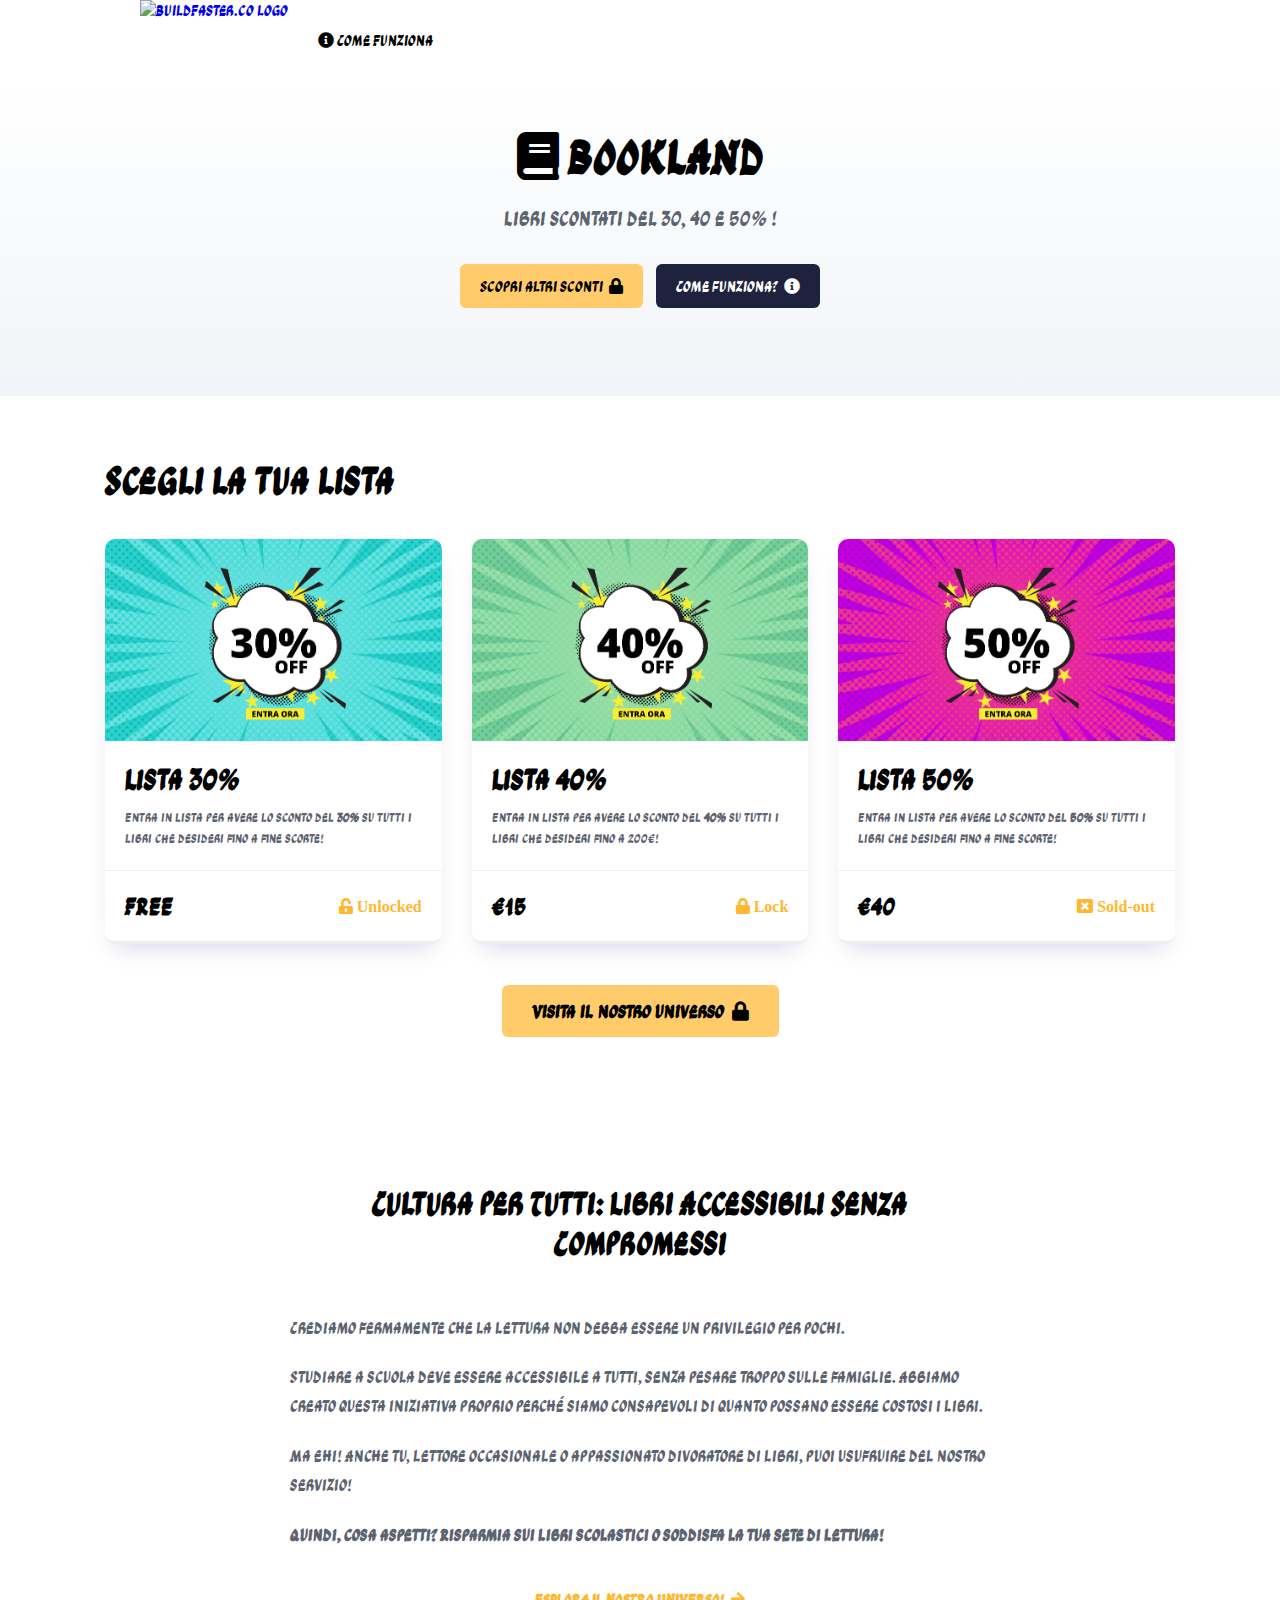
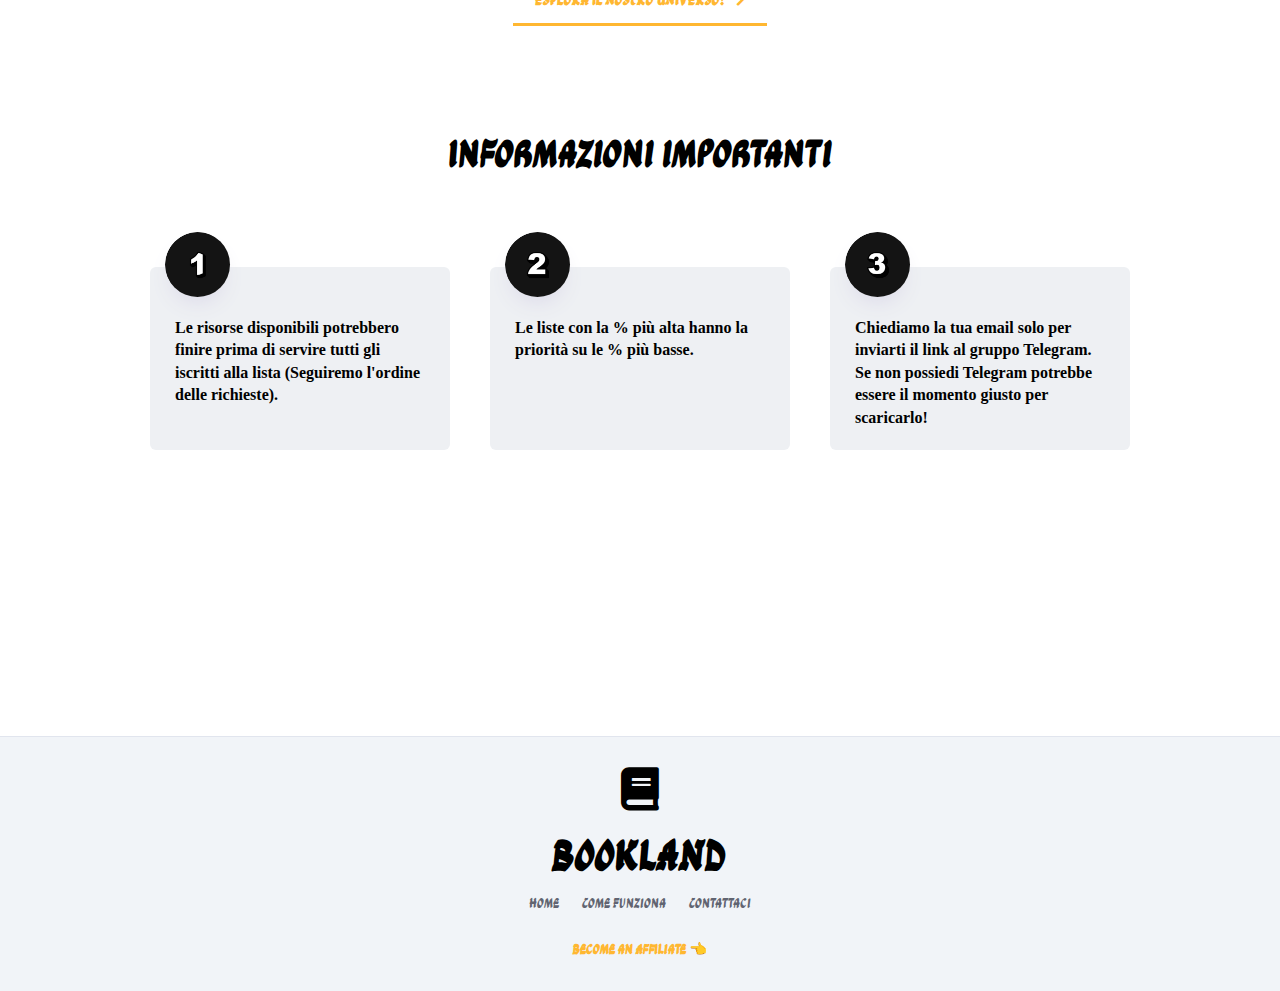
==== commit 1c0c3625: "Update index.html" ====
--- a/index.html
+++ b/index.html
@@ -213,17 +213,11 @@
         <div class="nav">
             <div class="nav-left">
                 <div class="nav-link nav-logo">
-                    <!--
                     <a href="index.html">
-                        <img src="images/buildfaster-text.jpg" alt="BuildFaster.co logo" height="100%">
+                        <img src="images/b-r-2.png" alt="BuildFaster.co logo" height="100%">
                     </a>
-                    -->
                 </div>
                 <div class="nav-links">
-                    <div class="nav-link nav-reg-link">
-                        <a href="#" class="ciao">
-                            <b><i class="fas fa-book"></i> BOOKLAND</b></a>
-                    </div>
                     <div class="nav-link nav-reg-link">
                         <a href="about.html"><i class="fas fa-info-circle"></i> Come Funziona</a>
                     </div>
@@ -288,7 +282,7 @@
                             </a>
                             <div class="themes-item-img"><a href="#"
                                     aria-label="Half-Half Theme">
-                                    <img src="images/30%.png" alt="30%!!">
+                                    <img src="images/madonna30.png" alt="30%!!">
                                 </a><a href="#">
                                 </a>
                                 <div class="themes-hov"><a href="https://forms.gle/JhnD4BDaM2SKz6Fc7">
@@ -324,7 +318,7 @@
                             </a>
                             <div class="themes-item-img"><a href="#"
                                     aria-label="SimplyApp Theme">
-                                    <img src="images/40%.png" alt="40%!!">
+                                    <img src="images/madonna40.png" alt="40%!!">
                                 </a><a href="#">
                                 </a>
                                 <div class="themes-hov"><!--<a href="">-->
@@ -345,7 +339,7 @@
                             <div class="themes-item-para">
                                 <p>
                                     Entra in lista per avere lo sconto del <b>40%</b> su tutti i libri che desideri fino
-                                    a 150€!
+                                    a 200€!
                                 </p>
                             </div>
                             <div class="themes-item-bottom">
@@ -361,7 +355,7 @@
                             </a>
                             <div class="themes-item-img"><a href="#"
                                     aria-label="Lightning Blue Theme">
-                                    <img src="images/50%.png" alt="50%!!">
+                                    <img src="images/madonna50.png" alt="50%!!">
                                 </a><a href="#">
                                 </a>
                                 <div class="themes-hov"><!--<a href="" aria-disabled="false">-->
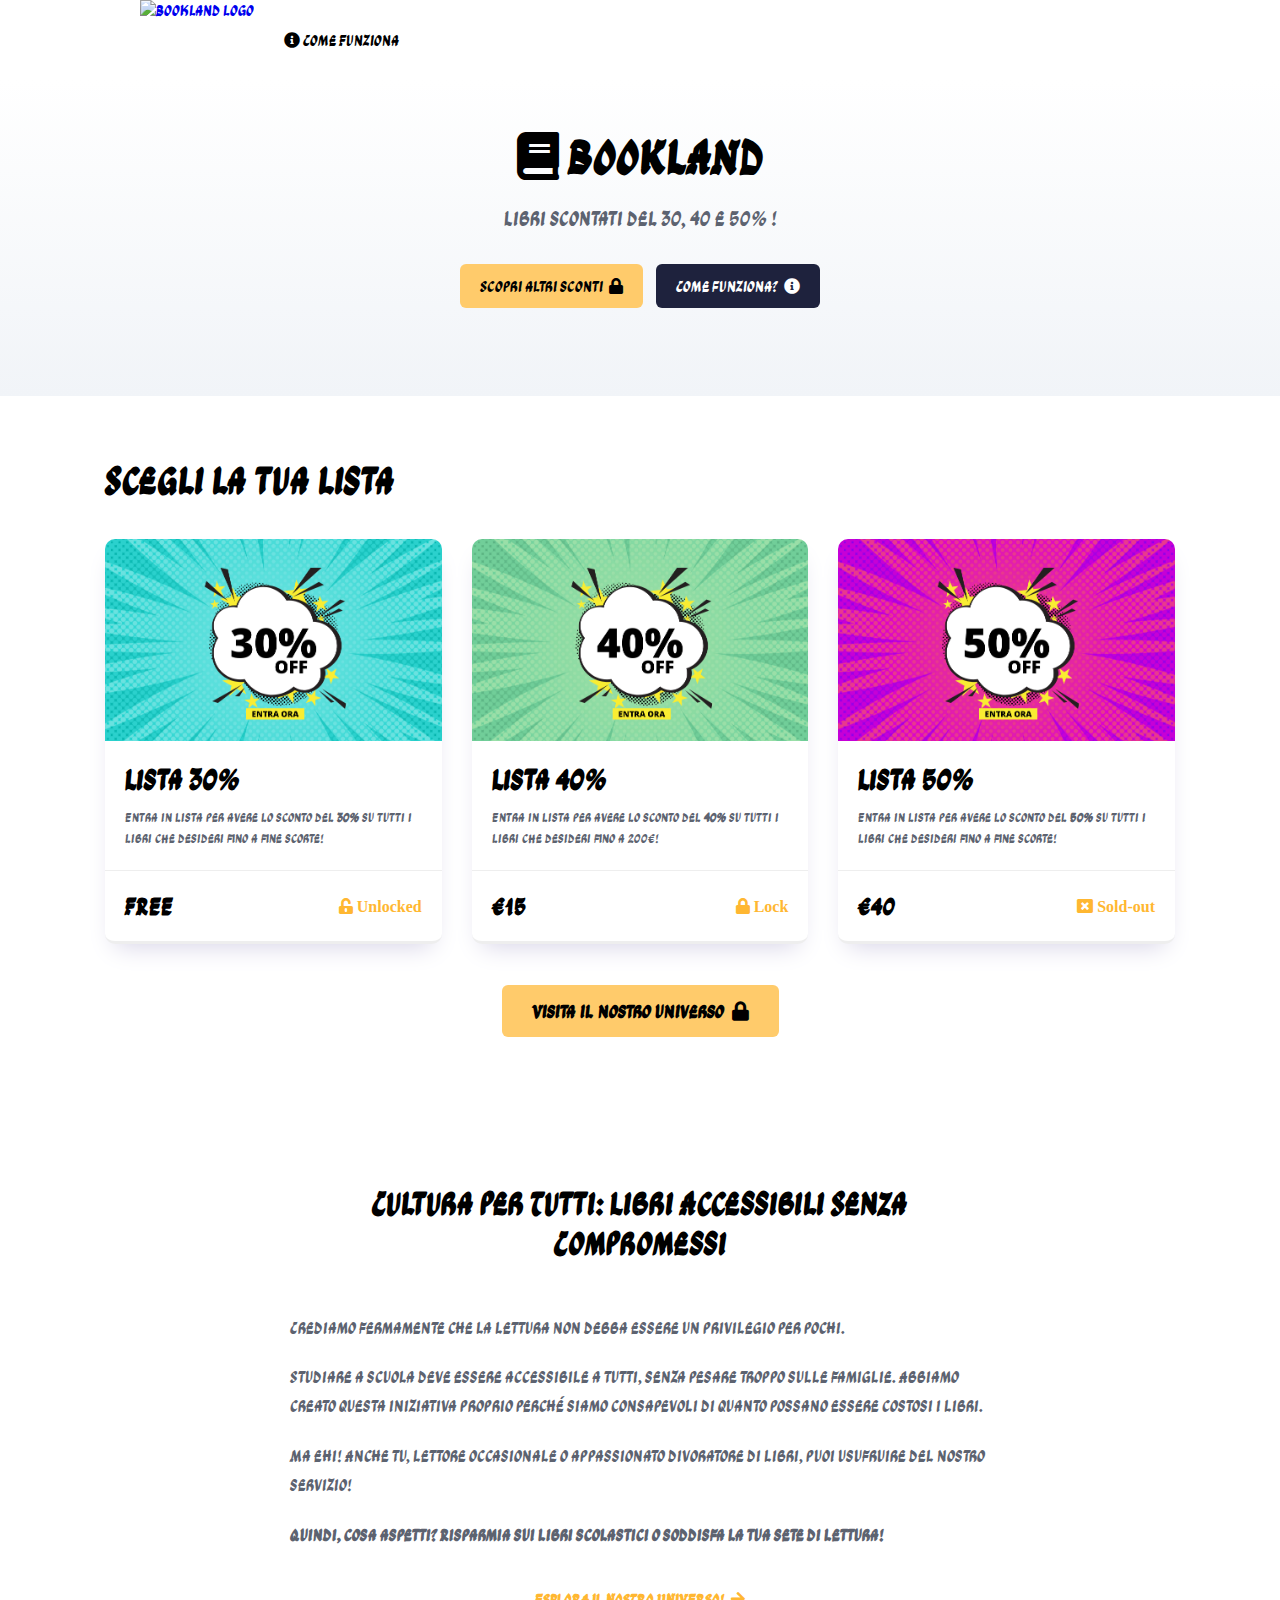
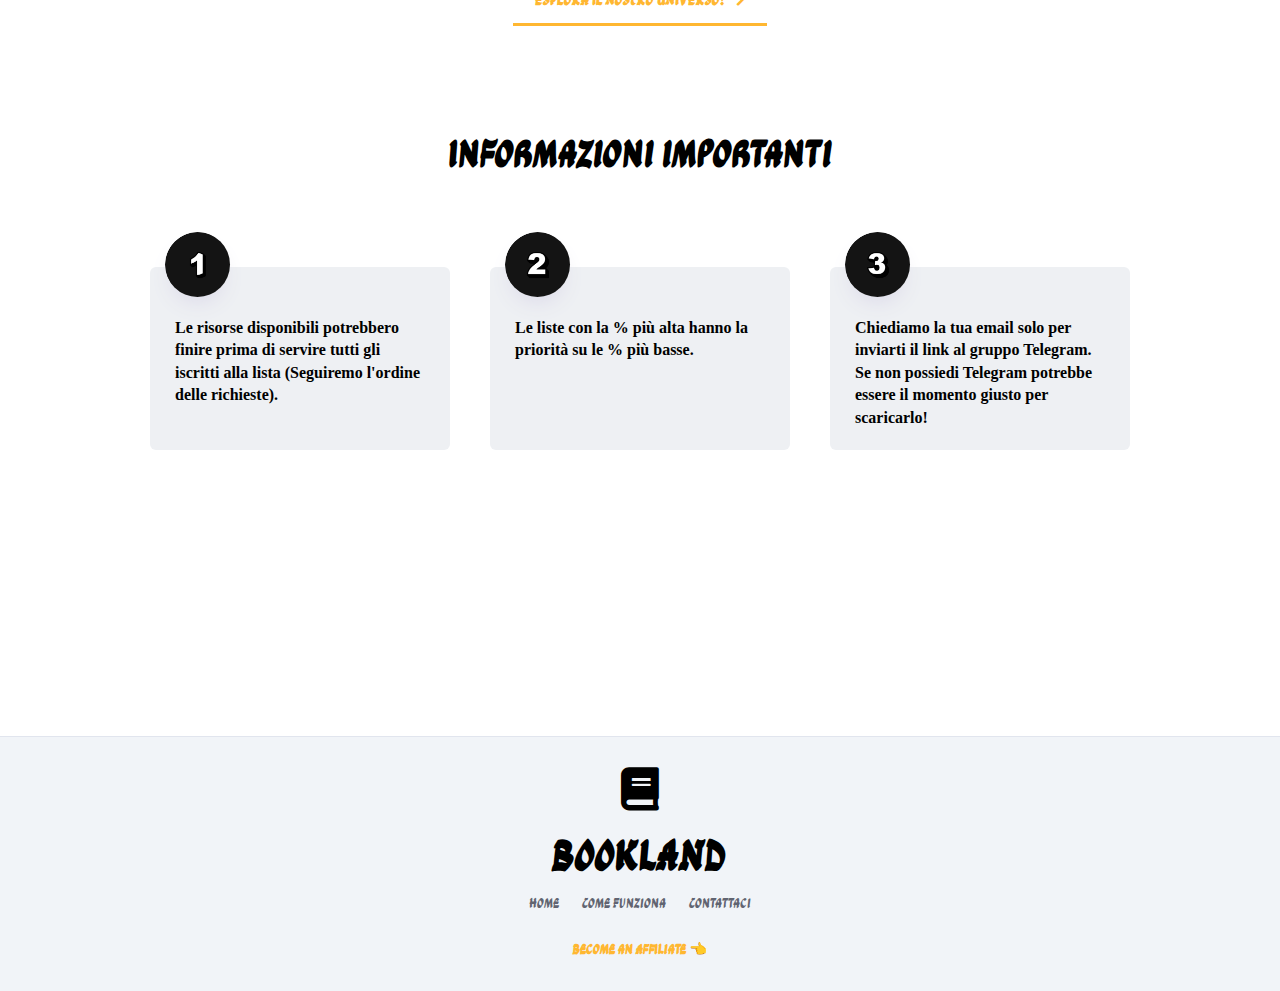
==== commit f52c7646: "Update index.html" ====
--- a/index.html
+++ b/index.html
@@ -214,7 +214,7 @@
             <div class="nav-left">
                 <div class="nav-link nav-logo">
                     <a href="index.html">
-                        <img src="images/b-r-2.png" alt="BuildFaster.co logo" height="100%">
+                        <img src="images/b-r-2.png" alt="Bookland logo" height="100%">
                     </a>
                 </div>
                 <div class="nav-links">
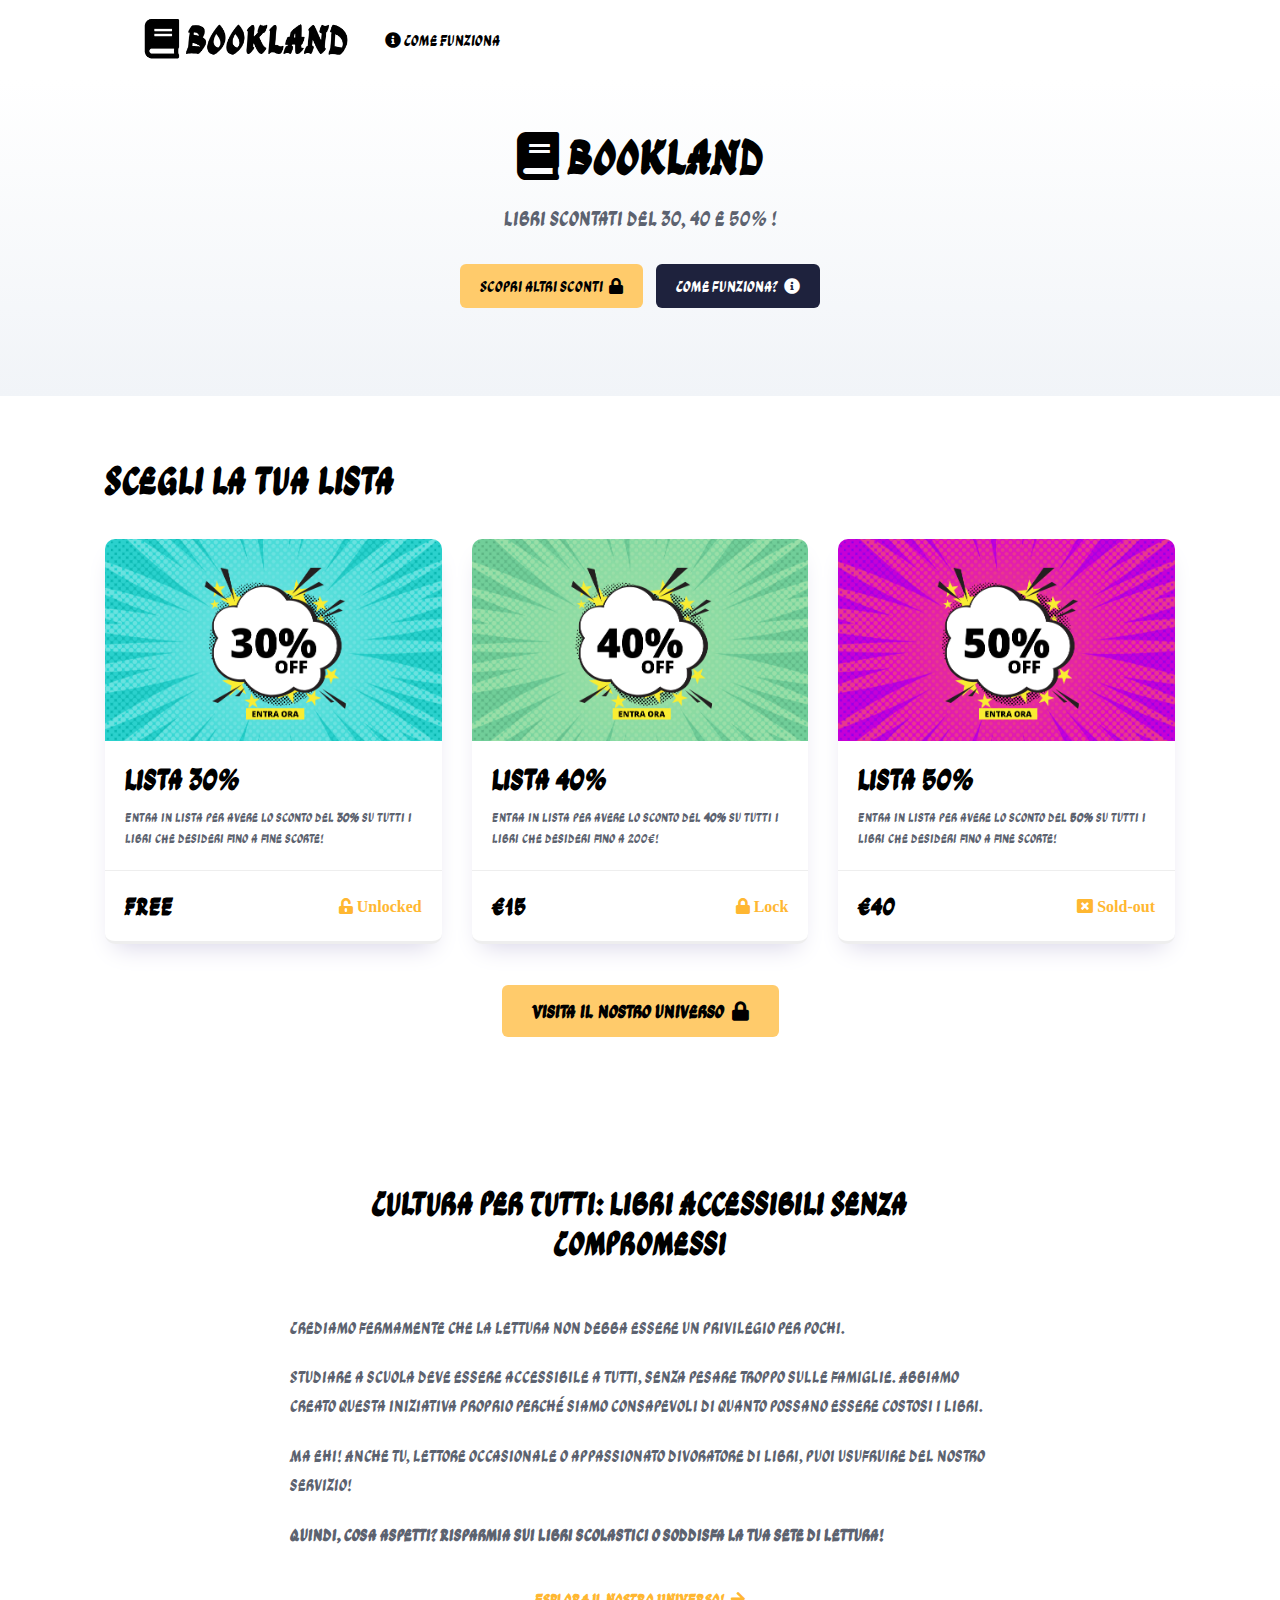
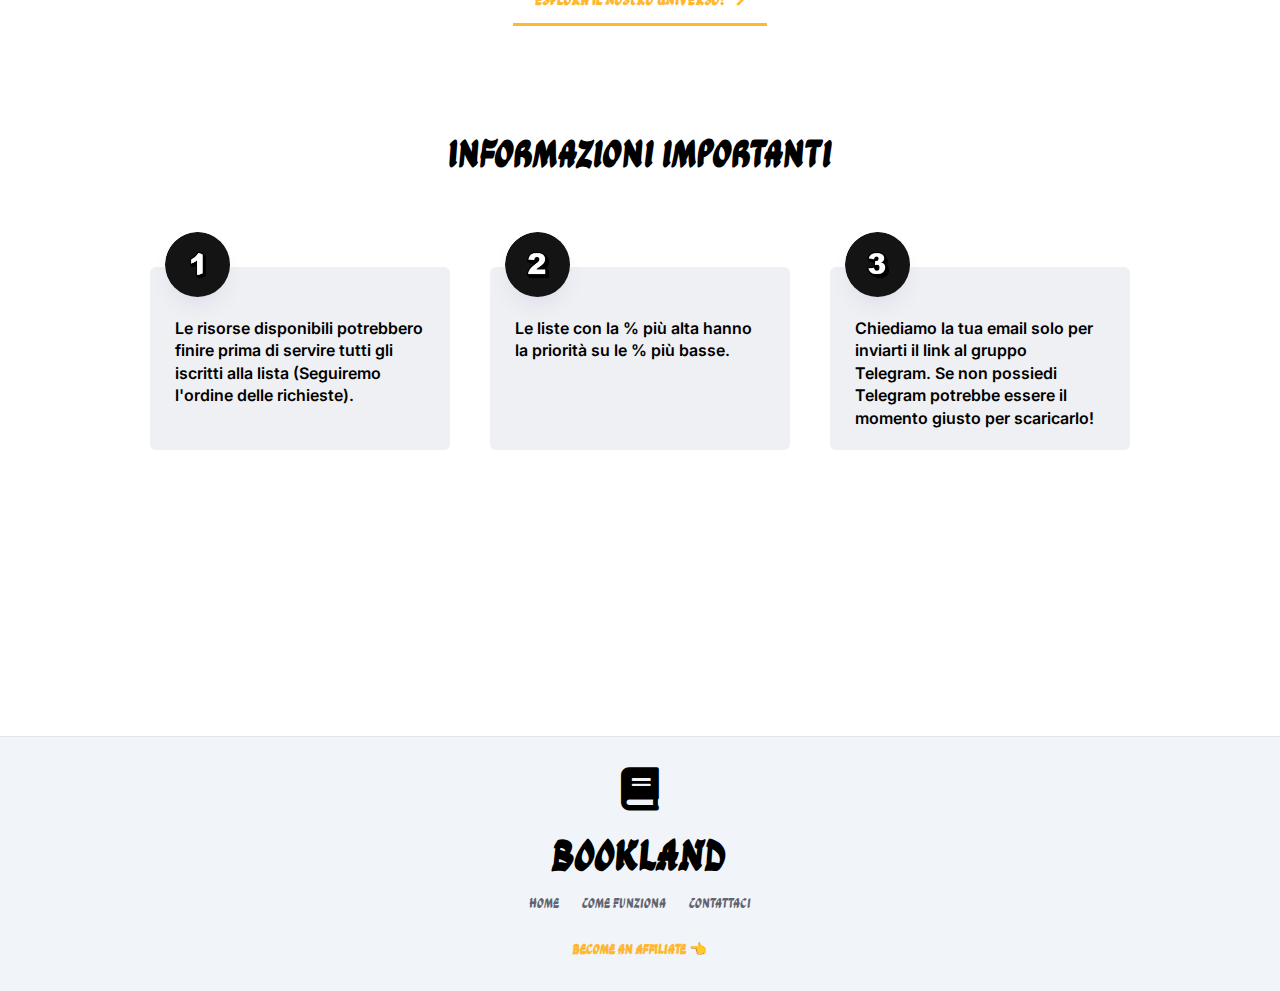
==== commit aac38860: "Update index.html" ====
--- a/index.html
+++ b/index.html
@@ -6,7 +6,7 @@
     <meta name="viewport" content="width=device-width, initial-scale=1.0, minimum-scale=1.0">
 
     <title>L'universo dei libri scontati fino al 50% | BOOKLAND</title>
-    <meta name="description" content=" L'universo dei libri scontati fino al 50% ">
+    <meta name="description" content=" Non farti gravare il peso della cultura sulle tasche, da oggi c'è Bookland! ">
 
     <link rel="canonical" href="">
     <!-- <script type="text/javascript">window.$crisp=[];window.CRISP_WEBSITE_ID="0857caa2-d6ba-4b9f-af35-376bb1ab6350";(function(){d=document;s=d.createElement("script");s.src="https://client.crisp.chat/l.js";s.async=1;d.getElementsByTagName("head")[0].appendChild(s);})();</script> -->
